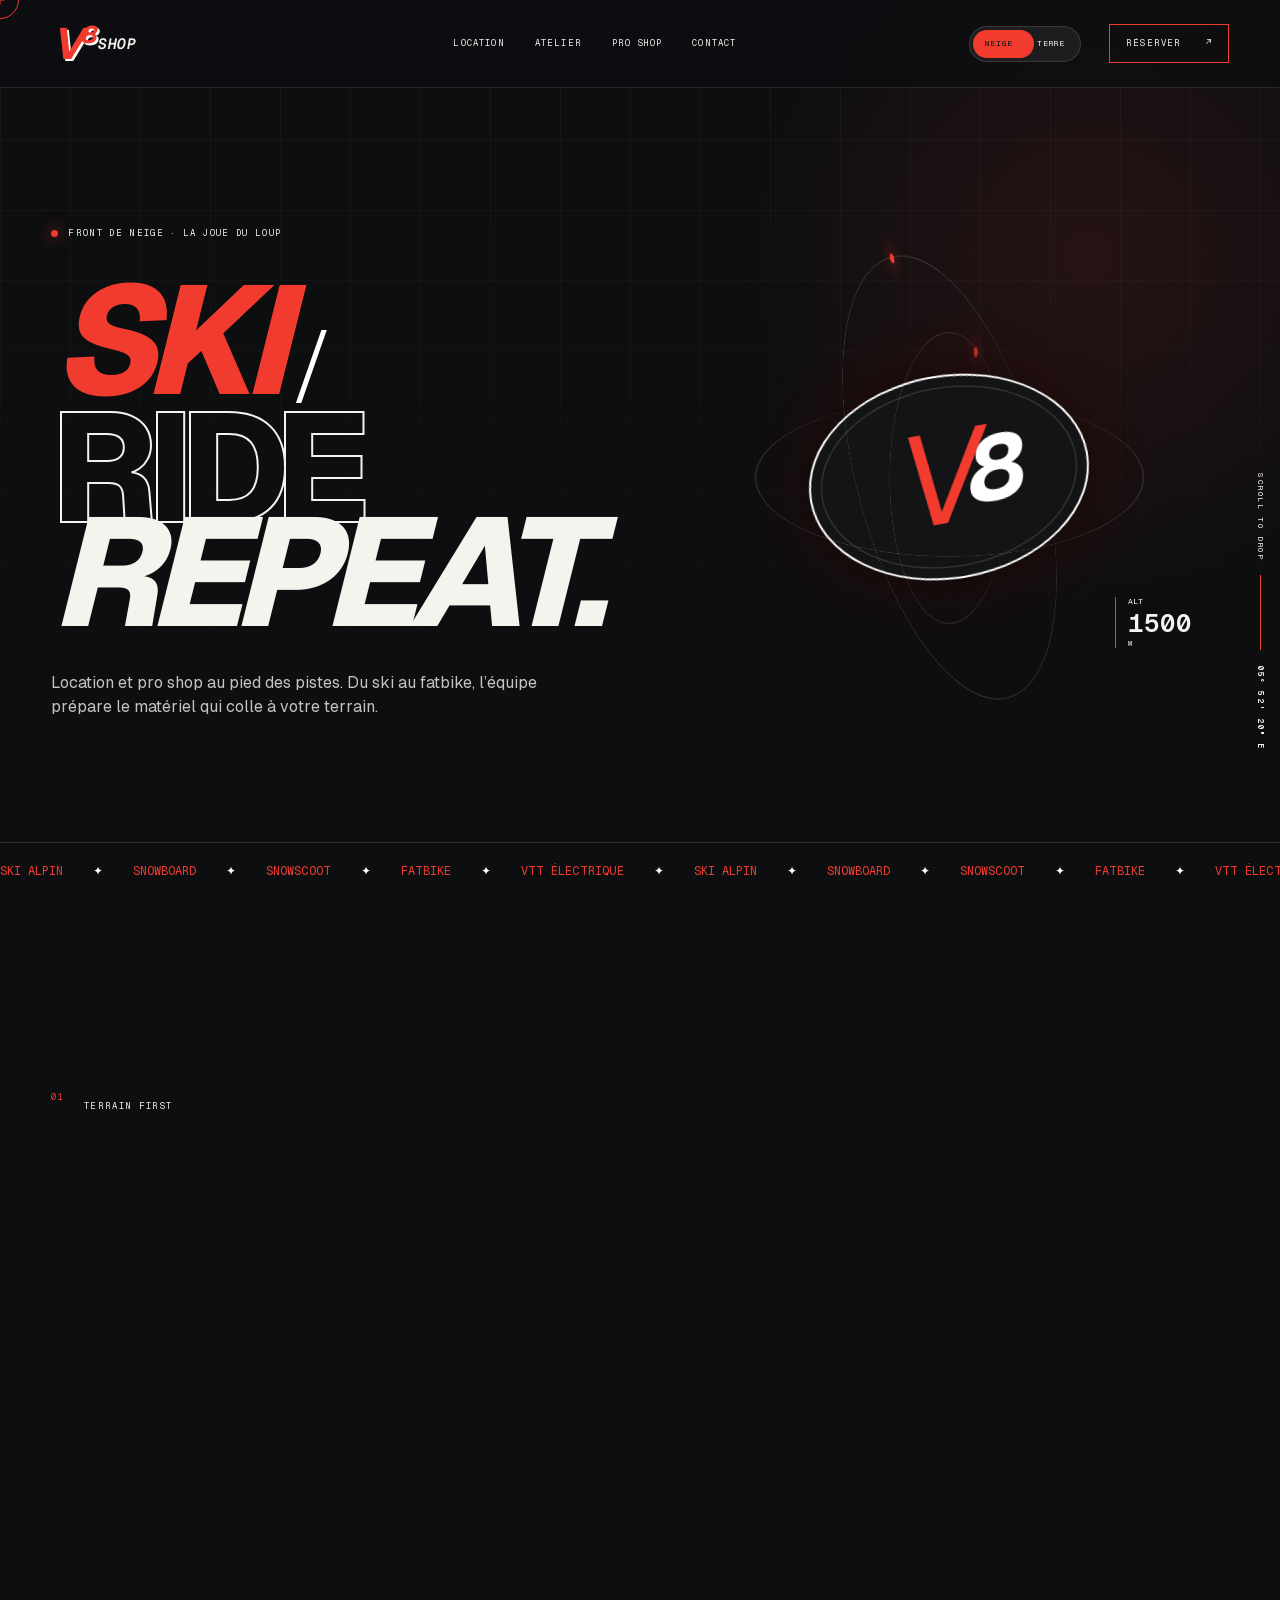
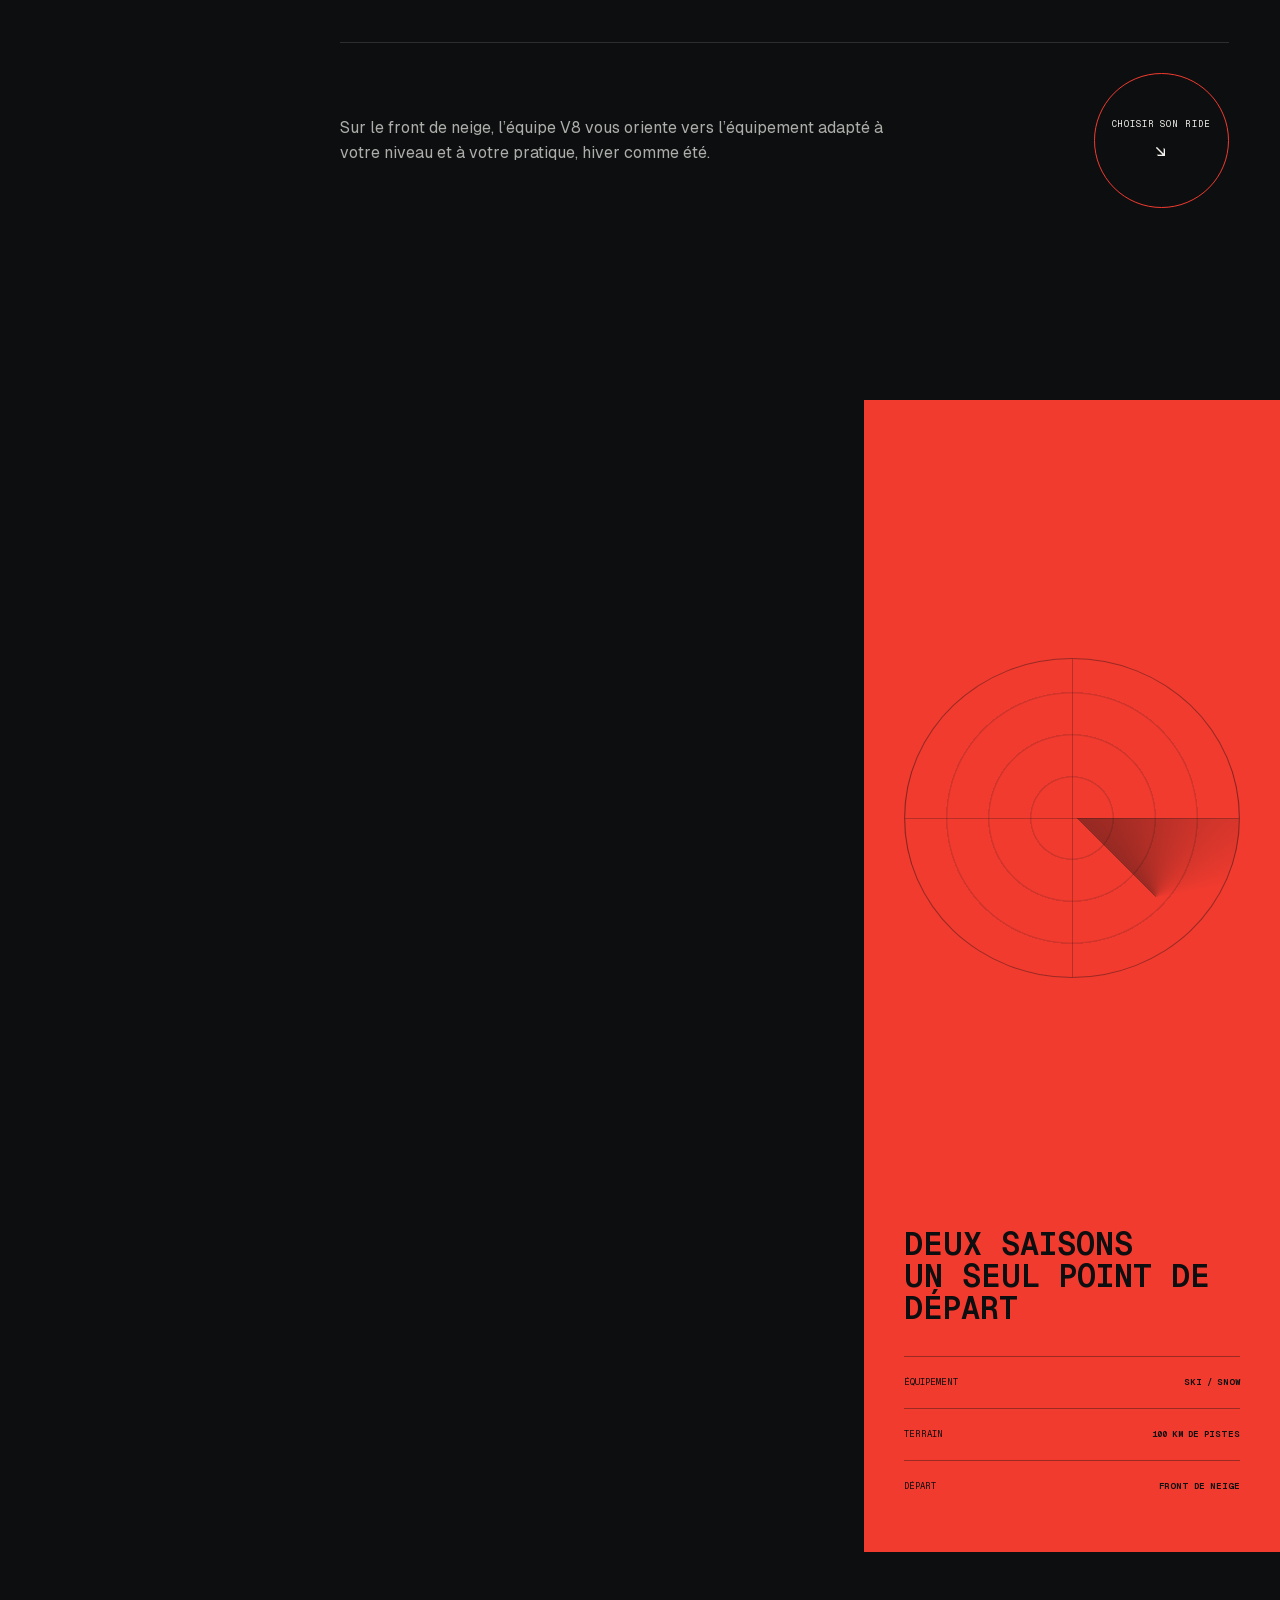
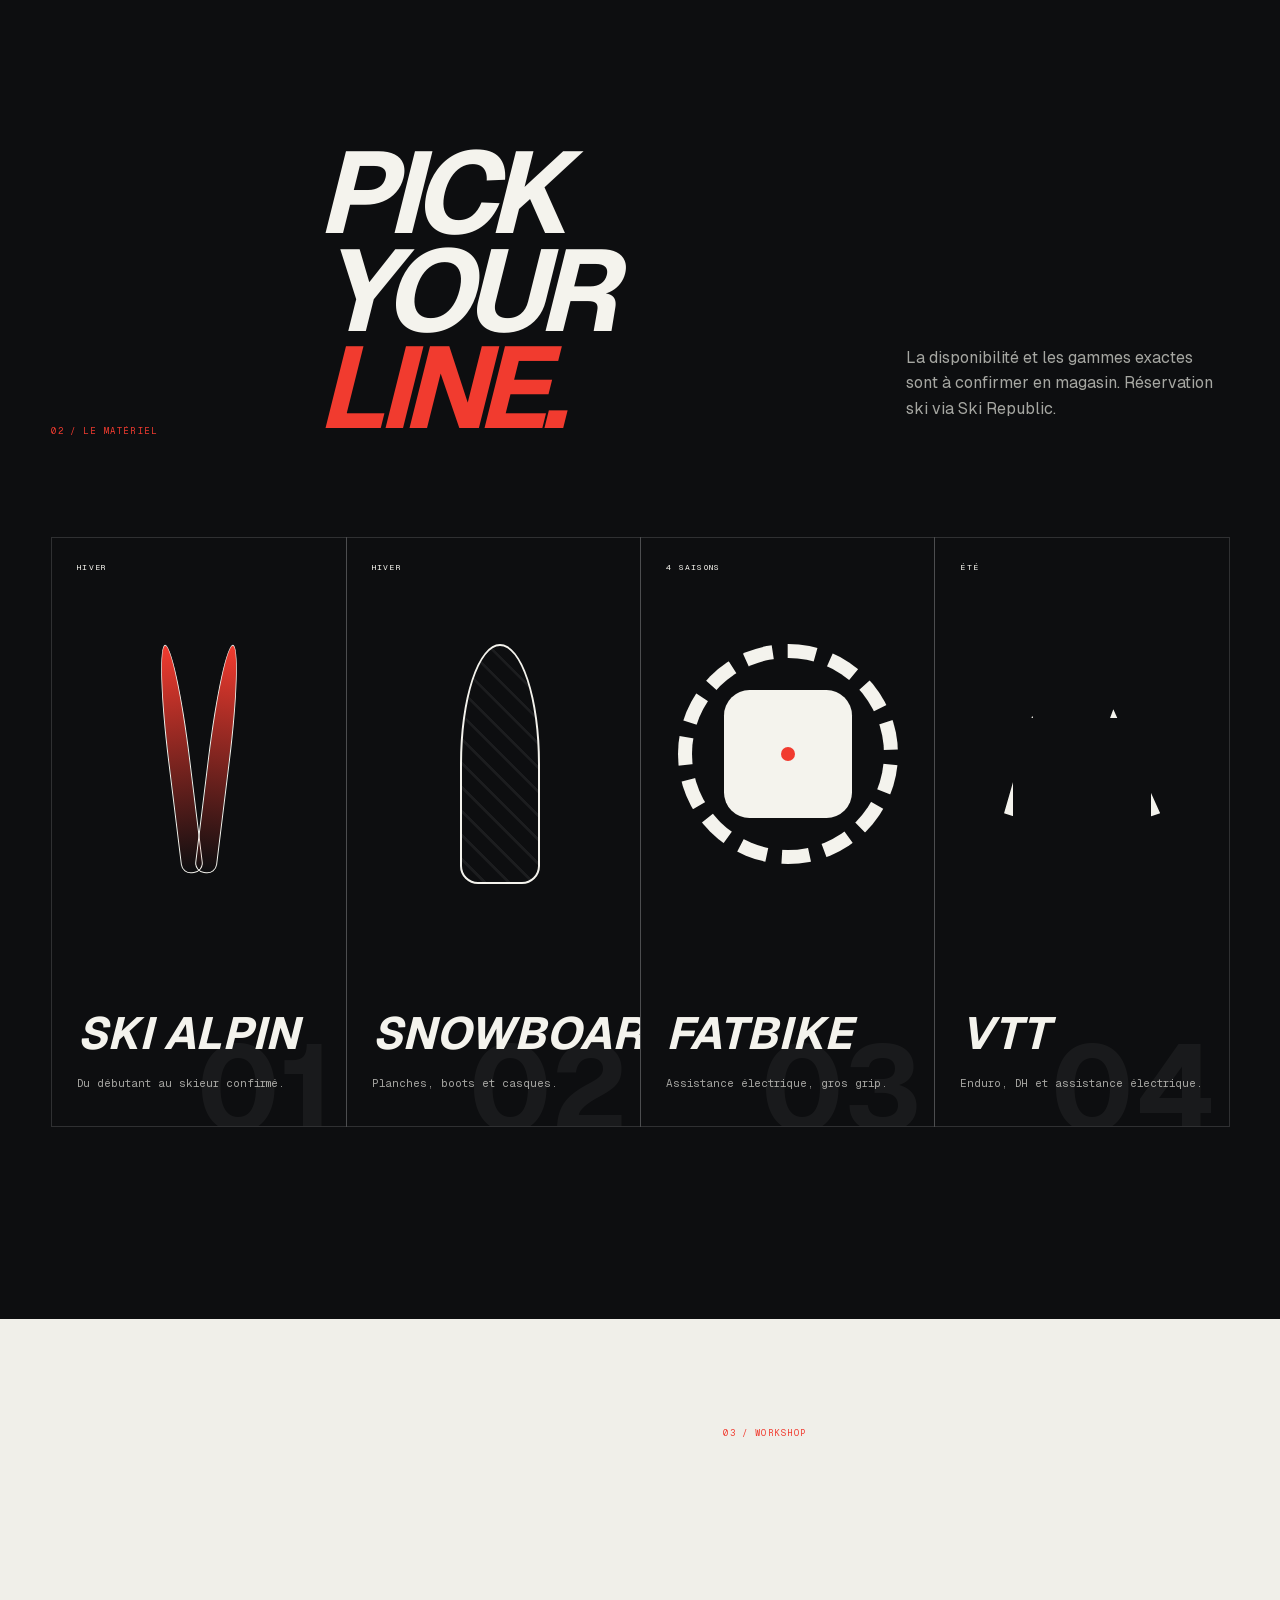
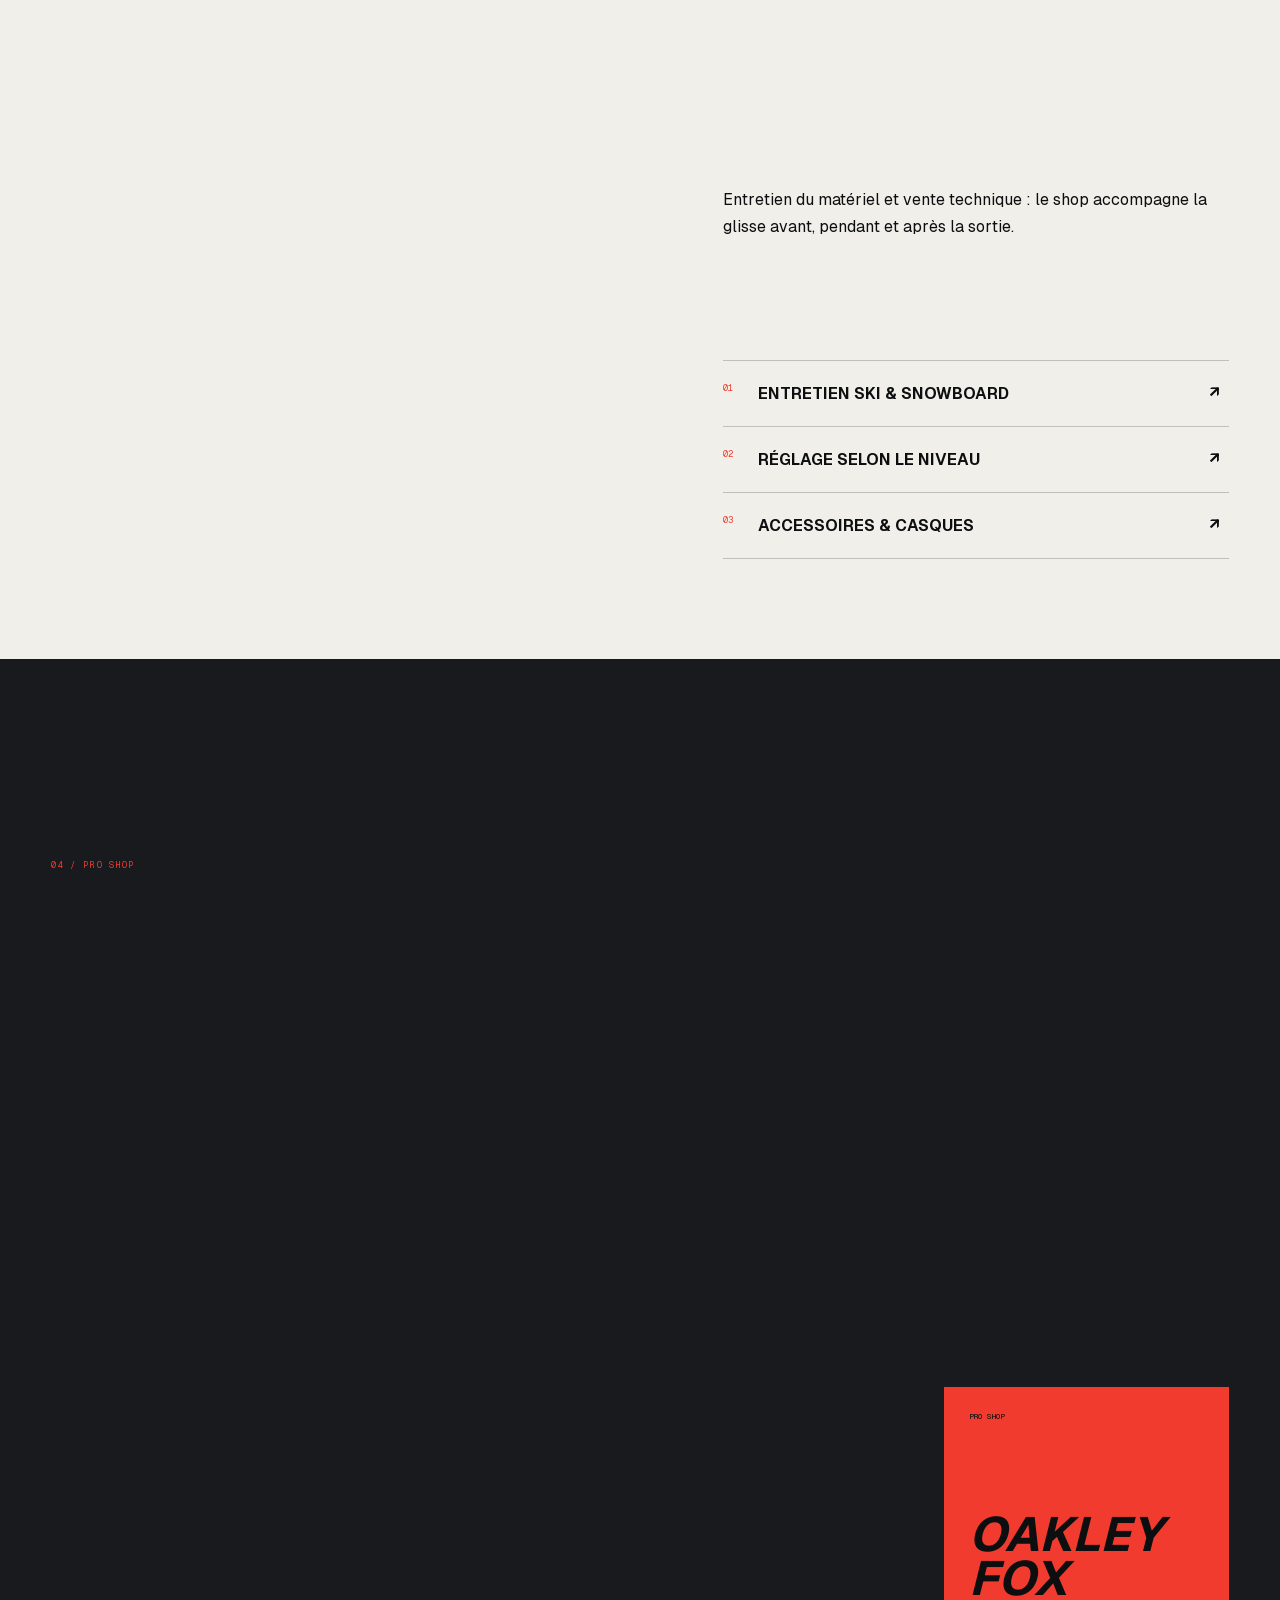
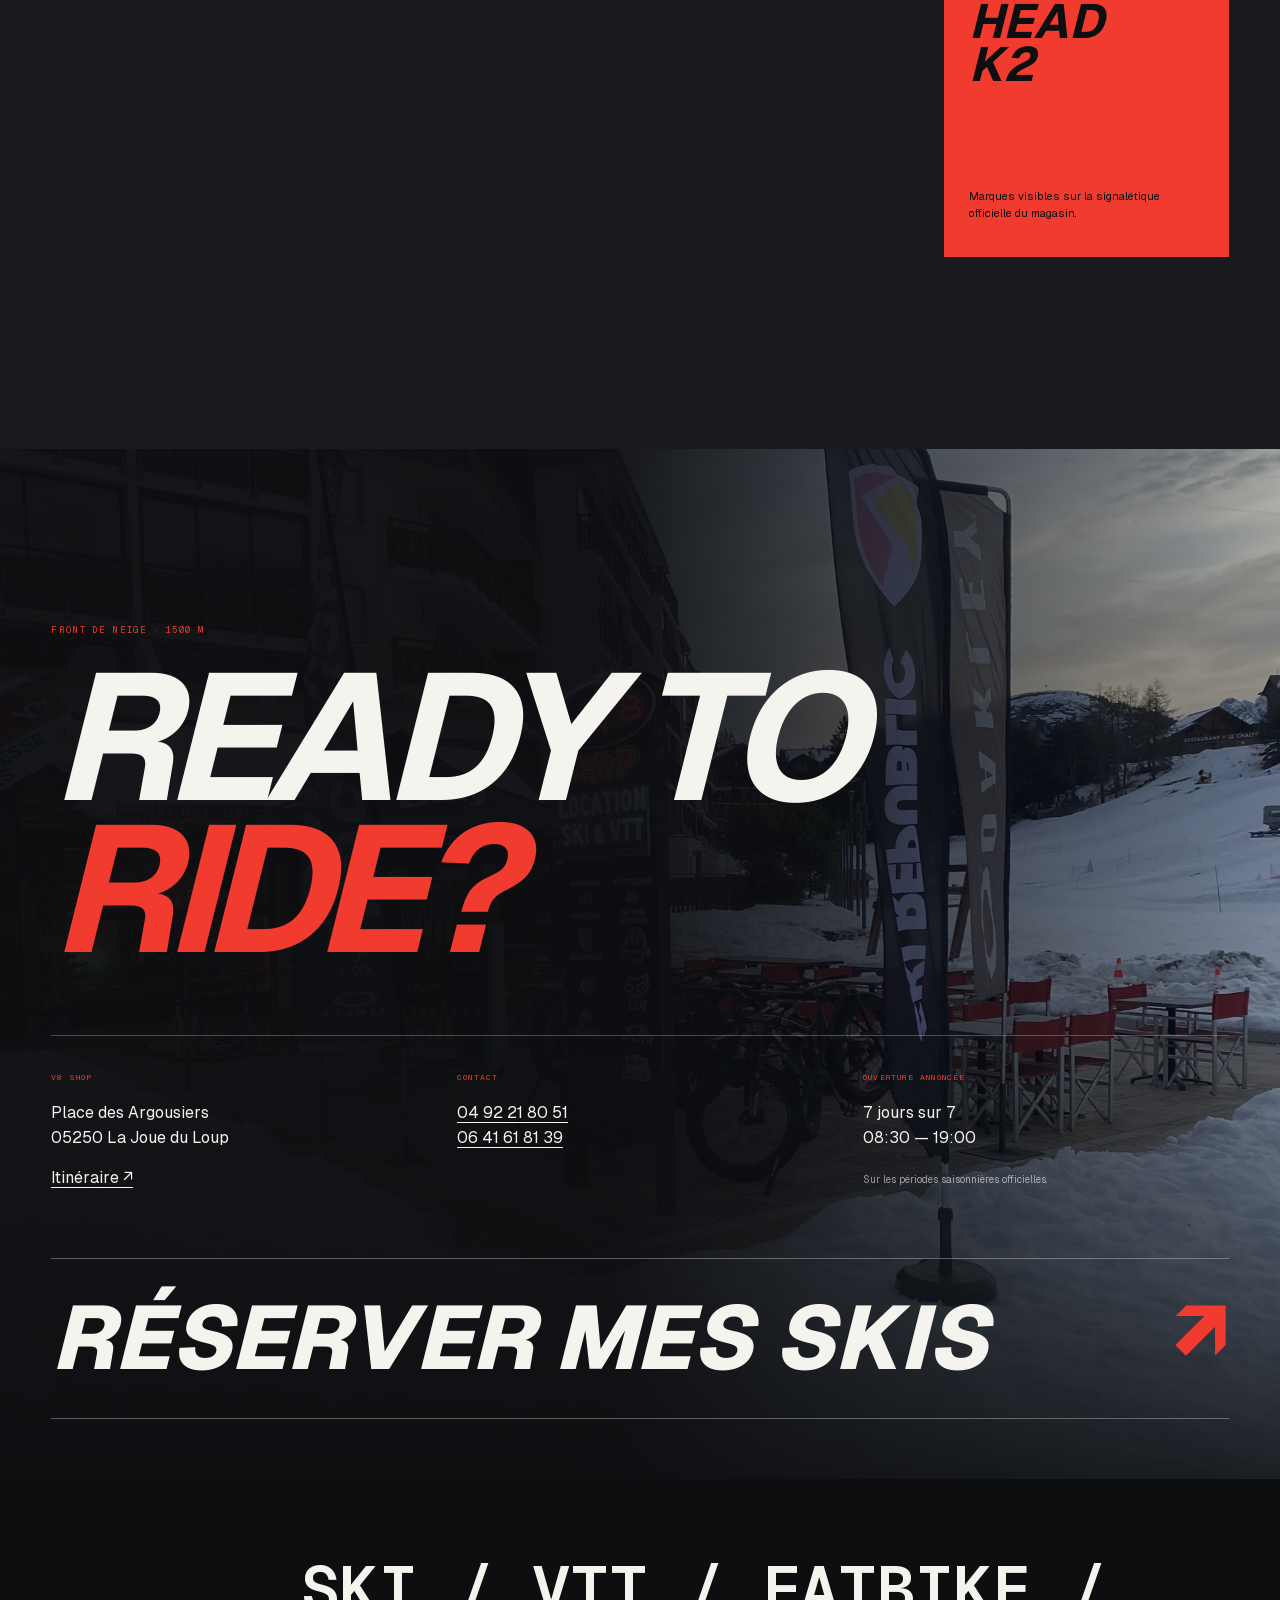
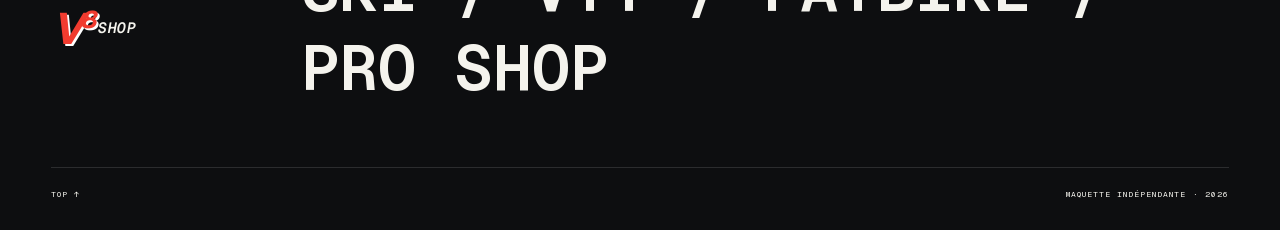
==== index.html @ 63c6d73a "Initial premium website concept" ====
<!doctype html>
<html lang="fr" data-season="winter">
<head>
  <meta charset="utf-8">
  <meta name="viewport" content="width=device-width, initial-scale=1">
  <meta name="theme-color" content="#0d0e10">
  <meta name="description" content="V8 Shop, location de ski, snowboard, snowscoot, VTT et fatbike sur le front de neige de La Joue du Loup.">
  <title>V8 Shop — Ski / Ride / Repeat</title>
  <link rel="icon" href="favicon.svg" type="image/svg+xml">
  <link rel="preload" href="assets/geist.woff" as="font" type="font/woff" crossorigin>
  <link rel="preload" href="assets/geist-mono.woff" as="font" type="font/woff" crossorigin>
  <link rel="stylesheet" href="styles.css">
</head>
<body>
  <div class="boot" aria-hidden="true"><div class="boot-logo"><b>V<sup>8</sup></b><span>SHOP</span></div><p>Calibrage du matériel</p><i></i></div>
  <canvas id="trail" aria-hidden="true"></canvas>
  <div class="crosshair" aria-hidden="true"><i></i></div>

  <header class="header">
    <a href="#top" class="logo" aria-label="V8 Shop, retour en haut"><b>V<sup>8</sup></b><span>SHOP</span></a>
    <nav aria-label="Navigation"><a href="#rental">Location</a><a href="#workshop">Atelier</a><a href="#shop">Pro shop</a><a href="#contact">Contact</a></nav>
    <div class="season-switch" role="group" aria-label="Changer de saison"><button class="active" data-season="winter">Neige</button><button data-season="summer">Terre</button><i></i></div>
    <a class="reserve" href="https://www.ski-republic.com/stations-ski/la-joue-du-loup/v8-shop" target="_blank" rel="noopener">Réserver <span>↗</span></a>
  </header>

  <main id="top">
    <section class="hero">
      <div class="hero-grid" aria-hidden="true"></div>
      <div class="hero-copy">
        <p class="status reveal"><i></i> Front de neige · La Joue du Loup</p>
        <h1><span>SKI</span><span class="slash">/</span><span class="summer-word">BIKE</span><br><em>RIDE</em><br><strong>REPEAT.</strong></h1>
        <p class="hero-text reveal">Location et pro shop au pied des pistes. Du ski au fatbike, l’équipe prépare le matériel qui colle à votre terrain.</p>
      </div>
      <div class="hero-machine" data-tilt>
        <div class="v8-core"><span>V</span><b>8</b></div>
        <div class="ring ring-a"></div><div class="ring ring-b"></div><div class="ring ring-c"></div>
        <div class="telemetry"><span>ALT</span><b>1500</b><small>M</small></div>
      </div>
      <div class="hero-side"><span>SCROLL TO DROP</span><i></i><b>05° 52' 20" E</b></div>
      <div class="ticker"><div><span>SKI ALPIN</span><i>✦</i><span>SNOWBOARD</span><i>✦</i><span>SNOWSCOOT</span><i>✦</i><span>FATBIKE</span><i>✦</i><span>VTT ÉLECTRIQUE</span><i>✦</i></div><div aria-hidden="true"><span>SKI ALPIN</span><i>✦</i><span>SNOWBOARD</span><i>✦</i><span>SNOWSCOOT</span><i>✦</i><span>FATBIKE</span><i>✦</i><span>VTT ÉLECTRIQUE</span><i>✦</i></div></div>
    </section>

    <section class="intro" id="rental">
      <div class="intro-label reveal"><span>01</span><p>Terrain first</p></div>
      <div class="intro-copy"><h2 class="line-reveal">Le bon matériel.<br><em>Le bon réglage.</em><br>Zéro détour.</h2><div class="intro-bottom reveal"><p>Sur le front de neige, l’équipe V8 vous oriente vers l’équipement adapté à votre niveau et à votre pratique, hiver comme été.</p><a href="#ranges">Choisir son ride <span>↘</span></a></div></div>
    </section>

    <section class="split-scene">
      <figure class="photo-panel image-in"><img src="assets/fatbike.webp" alt="Groupe équipé de fatbikes devant V8 Shop" loading="lazy"><figcaption><span>MODE // TERRE</span><b>Fatbike électrique</b></figcaption></figure>
      <div class="data-panel">
        <div class="radar" aria-hidden="true"><i></i><i></i><i></i><span></span></div>
        <p class="reveal">DEUX SAISONS<br>UN SEUL POINT DE DÉPART</p>
        <div class="data-row"><span>ÉQUIPEMENT</span><b id="gear-label">SKI / SNOW</b></div>
        <div class="data-row"><span>TERRAIN</span><b id="terrain-label">100 KM DE PISTES</b></div>
        <div class="data-row"><span>DÉPART</span><b>FRONT DE NEIGE</b></div>
      </div>
    </section>

    <section class="ranges" id="ranges">
      <div class="section-head reveal"><span>02 / LE MATÉRIEL</span><h2>Pick your<br><em>line.</em></h2><p>La disponibilité et les gammes exactes sont à confirmer en magasin. Réservation ski via Ski Republic.</p></div>
      <div class="range-list">
        <article class="range-card reveal" data-index="01"><div class="range-icon skis" aria-hidden="true"><i></i><i></i></div><span>HIVER</span><h3>Ski alpin</h3><p>Du débutant au skieur confirmé.</p><b>01</b></article>
        <article class="range-card reveal" data-index="02"><div class="range-icon board" aria-hidden="true"><i></i></div><span>HIVER</span><h3>Snowboard</h3><p>Planches, boots et casques.</p><b>02</b></article>
        <article class="range-card reveal" data-index="03"><div class="range-icon wheel" aria-hidden="true"><i></i></div><span>4 SAISONS</span><h3>Fatbike</h3><p>Assistance électrique, gros grip.</p><b>03</b></article>
        <article class="range-card reveal" data-index="04"><div class="range-icon frame" aria-hidden="true"><i></i></div><span>ÉTÉ</span><h3>VTT</h3><p>Enduro, DH et assistance électrique.</p><b>04</b></article>
      </div>
    </section>

    <section class="workshop" id="workshop">
      <figure class="workshop-photo image-in"><img src="assets/interior.webp" alt="Intérieur et espace équipement V8 Shop" loading="lazy"></figure>
      <div class="workshop-copy">
        <p class="mono reveal">03 / WORKSHOP</p>
        <h2 class="line-reveal">Affûté.<br>Réglé.<br><em>Prêt.</em></h2>
        <p class="reveal">Entretien du matériel et vente technique : le shop accompagne la glisse avant, pendant et après la sortie.</p>
        <ul class="service-list">
          <li class="reveal"><span>01</span> Entretien ski & snowboard <i>↗</i></li>
          <li class="reveal"><span>02</span> Réglage selon le niveau <i>↗</i></li>
          <li class="reveal"><span>03</span> Accessoires & casques <i>↗</i></li>
        </ul>
      </div>
    </section>

    <section class="shop" id="shop">
      <div class="shop-top"><p class="mono reveal">04 / PRO SHOP</p><h2 class="line-reveal">Performance<br><em>inside.</em></h2></div>
      <div class="shop-gallery">
        <figure class="image-in"><img src="assets/skis.webp" alt="Parc de skis disponible devant V8 Shop" loading="lazy"><figcaption>Parc ski</figcaption></figure>
        <figure class="image-in"><img src="assets/sign.webp" alt="Enseigne V8 Shop location ski et VTT" loading="lazy"><figcaption>V8 Shop</figcaption></figure>
        <div class="brand-block reveal"><span>PRO SHOP</span><b>OAKLEY<br>FOX<br>HEAD<br>K2</b><p>Marques visibles sur la signalétique officielle du magasin.</p></div>
      </div>
    </section>

    <section class="contact" id="contact">
      <div class="contact-photo"><img src="assets/shop.webp" alt="V8 Shop sur le front de neige de La Joue du Loup" loading="lazy"></div>
      <div class="contact-overlay"></div>
      <div class="contact-content">
        <p class="mono reveal">FRONT DE NEIGE · 1500 M</p>
        <h2>Ready to<br><em>ride?</em></h2>
        <div class="contact-grid">
          <div class="reveal"><span>V8 SHOP</span><p>Place des Argousiers<br>05250 La Joue du Loup</p><a href="https://www.google.com/maps/search/?api=1&query=V8+Shop+La+Joue+du+Loup" target="_blank" rel="noopener">Itinéraire ↗</a></div>
          <div class="reveal"><span>CONTACT</span><p><a href="tel:+33492218051">04 92 21 80 51</a><br><a href="tel:+33641618139">06 41 61 81 39</a></p></div>
          <div class="reveal"><span>OUVERTURE ANNONCÉE</span><p>7 jours sur 7<br>08:30 — 19:00</p><small>Sur les périodes saisonnières officielles.</small></div>
        </div>
        <a class="contact-cta" href="https://www.ski-republic.com/stations-ski/la-joue-du-loup/v8-shop" target="_blank" rel="noopener"><span>Réserver mes skis</span><i>↗</i></a>
      </div>
    </section>
  </main>

  <footer><a href="#top" class="logo"><b>V<sup>8</sup></b><span>SHOP</span></a><p>SKI / VTT / FATBIKE / PRO SHOP</p><div><a href="#top">TOP ↑</a><span>MAQUETTE INDÉPENDANTE · 2026</span></div></footer>
  <script src="app.js"></script>
</body>
</html>
---- styles.css ----
@font-face{font-family:Geist;src:url('assets/geist.woff') format('woff');font-display:swap}@font-face{font-family:Mono;src:url('assets/geist-mono.woff') format('woff');font-display:swap}
:root{--black:#0d0e10;--white:#f4f3ed;--red:#f13b2f;--acid:#c7ff2d;--active:var(--red);--muted:#a6a7a2;--pad:clamp(20px,4vw,70px)}html[data-season=summer]{--active:var(--acid)}*{box-sizing:border-box}html{scroll-behavior:smooth}body{margin:0;background:var(--black);color:var(--white);font-family:Geist,Arial,sans-serif;overflow-x:hidden}body.loading{overflow:hidden}a{color:inherit;text-decoration:none}img{display:block;width:100%}button{font:inherit;color:inherit}::selection{background:var(--active);color:var(--black)}
.boot{position:fixed;inset:0;background:var(--black);z-index:1000;display:grid;place-content:center;justify-items:center;gap:25px;transition:opacity .6s,visibility .6s}.boot.done{opacity:0;visibility:hidden}.boot-logo,.logo{display:flex;align-items:center;font-style:italic}.boot-logo b,.logo b{font-size:100px;line-height:.7;letter-spacing:-.1em;color:var(--red);text-shadow:4px 3px 0 white}.boot-logo sup,.logo sup{font-size:.55em}.boot-logo span,.logo span{font:700 34px/1 Mono;transform:skew(-10deg);margin-left:12px}.boot p{font:9px Mono;letter-spacing:.25em;text-transform:uppercase}.boot>i{width:260px;height:2px;background:#ffffff20;position:relative;overflow:hidden}.boot>i:after{content:"";position:absolute;width:40%;height:100%;background:var(--red);animation:load 1s infinite}@keyframes load{from{left:-40%}to{left:100%}}#trail{position:fixed;inset:0;pointer-events:none;z-index:70;mix-blend-mode:difference}.crosshair{position:fixed;width:38px;height:38px;border:1px solid var(--active);border-radius:50%;z-index:999;pointer-events:none;translate:-50% -50%;transition:width .2s,height .2s}.crosshair i:before,.crosshair i:after{content:"";position:absolute;background:var(--active);left:50%;top:50%;transform:translate(-50%,-50%)}.crosshair i:before{width:9px;height:1px}.crosshair i:after{width:1px;height:9px}.crosshair.hot{width:68px;height:68px}@media(pointer:coarse){.crosshair{display:none}}
.header{position:fixed;z-index:100;left:0;right:0;top:0;height:88px;padding:0 var(--pad);display:grid;grid-template-columns:170px 1fr auto auto;gap:28px;align-items:center;background:#0d0e10bf;backdrop-filter:blur(16px);border-bottom:1px solid #ffffff1a}.logo b{font-size:44px;text-shadow:2px 2px 0 white}.logo span{font-size:15px;margin-left:7px}.header nav{display:flex;justify-content:center;gap:30px;font:9px Mono;text-transform:uppercase;letter-spacing:.13em}.header nav a{transition:color .25s}.header nav a:hover{color:var(--active)}.season-switch{display:flex;background:#ffffff10;border:1px solid #ffffff20;border-radius:99px;padding:3px;position:relative}.season-switch button{border:0;background:transparent;text-transform:uppercase;font:8px Mono;letter-spacing:.13em;padding:9px 12px;position:relative;z-index:2;cursor:pointer}.season-switch i{position:absolute;top:3px;left:3px;width:61px;bottom:3px;border-radius:99px;background:var(--active);transition:left .35s,background .35s}.season-switch button.active{color:var(--black)}.season-switch:has(button:nth-child(2).active) i{left:65px}.reserve{font:9px Mono;text-transform:uppercase;letter-spacing:.13em;border:1px solid var(--active);padding:13px 16px;transition:background .25s,color .25s}.reserve:hover{background:var(--active);color:var(--black)}.reserve span{margin-left:18px}
.hero{height:100svh;min-height:760px;padding:130px var(--pad) 75px;position:relative;overflow:hidden;display:grid;grid-template-columns:1.05fr .95fr;align-items:center}.hero-grid{position:absolute;inset:0;background-image:linear-gradient(#ffffff0a 1px,transparent 1px),linear-gradient(90deg,#ffffff0a 1px,transparent 1px);background-size:70px 70px;mask-image:linear-gradient(to bottom,#000,transparent)}.hero:before{content:"";position:absolute;width:60vw;aspect-ratio:1;border-radius:50%;right:-15vw;top:-10vw;background:radial-gradient(circle,var(--active) 0,transparent 65%);opacity:.11;transition:background .5s}.hero-copy{position:relative;z-index:2}.status{font:9px Mono;letter-spacing:.15em;text-transform:uppercase;display:flex;align-items:center;gap:10px}.status i{width:7px;height:7px;background:var(--active);box-shadow:0 0 16px var(--active);border-radius:50%;animation:blink 1s infinite}@keyframes blink{50%{opacity:.2}}.hero h1{font-size:clamp(88px,12vw,190px);line-height:.68;letter-spacing:-.08em;margin:50px 0 45px;font-weight:800;font-style:italic;text-transform:uppercase}.hero h1 span:first-child{color:var(--active)}.hero h1 .summer-word{display:none}.hero h1 .slash{font:300 .55em Mono;color:#fff;margin:0 .1em}html[data-season=summer] .hero h1 span:first-child{display:none}html[data-season=summer] .hero h1 .summer-word{display:inline}.hero h1 em{font-style:normal;-webkit-text-stroke:2px var(--white);color:transparent}.hero h1 strong{font:inherit;color:var(--white)}.hero-text{max-width:510px;line-height:1.55;color:#c4c5c1}.hero-machine{position:relative;z-index:2;width:min(38vw,570px);aspect-ratio:1;justify-self:center;display:grid;place-items:center;transform-style:preserve-3d}.v8-core{width:58%;height:42%;border:2px solid white;border-radius:50%;background:#121416;box-shadow:0 0 80px #000,0 0 80px color-mix(in srgb,var(--active) 25%,transparent);display:flex;align-items:center;justify-content:center;gap:3px;transform:rotate(-10deg) translateZ(90px);position:relative;z-index:3}.v8-core:before{content:"";position:absolute;inset:10px;border:1px solid #ffffff30;border-radius:50%}.v8-core span,.v8-core b{font-size:clamp(85px,10vw,155px);letter-spacing:-.14em;font-style:italic;color:var(--active);line-height:1}.v8-core b{font-size:clamp(55px,7vw,110px);color:white}.ring{position:absolute;border:1px solid #ffffff30;border-radius:50%;inset:10%;transform:rotateX(66deg) rotateZ(10deg);animation:ring 12s linear infinite}.ring:before{content:"";position:absolute;width:10px;height:10px;background:var(--active);border-radius:50%;top:7%;left:22%;box-shadow:0 0 20px var(--active)}.ring-b{inset:20%;transform:rotateY(66deg) rotateZ(60deg);animation-direction:reverse;animation-duration:9s}.ring-c{inset:3%;transform:rotateX(30deg) rotateY(62deg);animation-duration:18s}@keyframes ring{to{rotate:360deg}}.telemetry{position:absolute;right:0;bottom:15%;font:8px Mono;border-left:1px solid var(--active);padding-left:12px;display:grid}.telemetry b{font-size:26px}.hero-side{position:absolute;right:15px;bottom:150px;writing-mode:vertical-rl;font:8px Mono;letter-spacing:.2em;display:flex;align-items:center;gap:15px}.hero-side i{height:75px;width:1px;background:var(--active)}.ticker{position:absolute;bottom:0;left:0;right:0;height:58px;border-top:1px solid #ffffff20;display:flex;align-items:center;overflow:hidden;font:12px Mono;white-space:nowrap;color:var(--active)}.ticker>div{display:flex;gap:30px;align-items:center;animation:ticker 16s linear infinite;flex-shrink:0;padding-right:30px}.ticker i{font-style:normal;color:white}@keyframes ticker{to{transform:translateX(-100%)}}
.intro{padding:clamp(120px,15vw,230px) var(--pad);display:grid;grid-template-columns:.55fr 2.45fr;gap:7vw}.intro-label{font:9px Mono;text-transform:uppercase;letter-spacing:.15em;display:flex;gap:20px}.intro-label span{color:var(--active)}.intro-copy h2,.section-head h2,.workshop h2,.shop h2,.contact h2{font-size:clamp(65px,9vw,150px);line-height:.85;letter-spacing:-.07em;text-transform:uppercase;font-style:italic;margin:0}.intro-copy h2 em,.section-head h2 em,.workshop h2 em,.shop h2 em,.contact h2 em{color:var(--active);font-style:inherit}.intro-bottom{margin-top:60px;padding-top:30px;border-top:1px solid #ffffff22;display:flex;justify-content:space-between;align-items:center}.intro-bottom p{max-width:560px;color:#adaeaa;line-height:1.6}.intro-bottom a{border:1px solid var(--active);border-radius:50%;width:135px;height:135px;display:grid;place-content:center;text-align:center;font:9px Mono;text-transform:uppercase;letter-spacing:.1em;transition:background .3s,color .3s}.intro-bottom a:hover{background:var(--active);color:var(--black)}.intro-bottom a span{display:block;margin-top:8px;font-size:18px}
.split-scene{display:grid;grid-template-columns:1.35fr .65fr;min-height:800px}.photo-panel{margin:0;position:relative;overflow:hidden}.photo-panel img{height:100%;object-fit:cover}.photo-panel:after{content:"";position:absolute;inset:0;background:linear-gradient(transparent,#0009)}.photo-panel figcaption{position:absolute;z-index:2;left:35px;bottom:35px}.photo-panel figcaption span{display:block;font:8px Mono;color:var(--active);letter-spacing:.16em}.photo-panel figcaption b{font-size:45px;text-transform:uppercase;font-style:italic}.data-panel{background:var(--active);color:var(--black);padding:40px;display:flex;flex-direction:column}.data-panel>p{font:32px/1 Mono;font-weight:700}.radar{height:320px;position:relative;border:1px solid #0d0e1060;border-radius:50%;margin:auto 0;overflow:hidden;background:repeating-radial-gradient(circle,transparent 0 40px,#0d0e1025 41px 42px)}.radar i{position:absolute;background:#0d0e1040}.radar i:first-child{left:50%;top:0;bottom:0;width:1px}.radar i:nth-child(2){top:50%;left:0;right:0;height:1px}.radar span{position:absolute;inset:50% 0 0 50%;background:conic-gradient(from -45deg,#0d0e1066,transparent 35%);transform-origin:top left;animation:sweep 4s linear infinite}@keyframes sweep{to{rotate:360deg}}.data-row{border-top:1px solid #0d0e1060;padding:20px 0;display:flex;justify-content:space-between;gap:20px;font:9px Mono}.data-row b{text-align:right}
.ranges{padding:clamp(120px,15vw,230px) var(--pad)}.section-head{display:grid;grid-template-columns:.6fr 1.5fr .9fr;gap:4vw;align-items:end}.section-head>span,.mono{font:9px Mono;letter-spacing:.15em;color:var(--active)}.section-head p{line-height:1.6;color:#a6a7a2}.range-list{display:grid;grid-template-columns:repeat(4,1fr);margin-top:100px}.range-card{min-height:590px;border:1px solid #ffffff24;margin-right:-1px;padding:25px;position:relative;display:flex;flex-direction:column;overflow:hidden;transition:background .35s,color .35s,transform .35s}.range-card:hover{background:var(--active);color:var(--black);transform:translateY(-14px);z-index:2}.range-card>span{font:8px Mono;letter-spacing:.16em}.range-card h3{font-size:45px;line-height:.9;text-transform:uppercase;font-style:italic;margin:auto 0 12px}.range-card p{font:11px Mono;opacity:.65}.range-card>b{position:absolute;right:12px;bottom:-22px;font-size:120px;line-height:1;opacity:.05}.range-icon{position:absolute;top:18%;left:12%;right:12%;height:260px;transition:transform .5s}.range-card:hover .range-icon{transform:rotate(-5deg) scale(1.08)}.range-icon.skis i{position:absolute;width:22px;height:230px;background:linear-gradient(var(--active),transparent);border:1px solid currentColor;border-radius:50% 50% 10px 10px;left:36%;transform:rotate(-7deg)}.range-icon.skis i+ i{left:54%;transform:rotate(7deg)}.range-icon.board i{position:absolute;left:35%;width:80px;height:240px;border:2px solid;border-radius:50% 50% 18px 18px;background:repeating-linear-gradient(45deg,transparent 0 14px,#ffffff10 15px 17px)}.range-icon.wheel i{position:absolute;width:220px;height:220px;border:14px dashed;border-radius:50%;left:50%;transform:translateX(-50%)}.range-icon.wheel i:after{content:"";position:absolute;inset:50%;width:14px;height:14px;border-radius:50%;background:var(--active);transform:translate(-50%,-50%);box-shadow:0 0 0 55px transparent,0 0 0 57px currentColor}.range-icon.frame i{position:absolute;left:15%;right:15%;top:25%;height:130px;border:9px solid;clip-path:polygon(0 80%,18% 5%,45% 80%,70% 0,100% 80%,90% 84%,71% 24%,54% 84%,32% 84%,17% 29%,10% 84%)}
.workshop{display:grid;grid-template-columns:1.05fr .95fr;background:#f0efe9;color:var(--black);min-height:940px}.workshop-photo{margin:0;overflow:hidden}.workshop-photo img{height:100%;object-fit:cover}.workshop-copy{padding:100px var(--pad);display:flex;flex-direction:column}.workshop-copy>p:not(.mono){max-width:520px;line-height:1.65;margin-top:45px}.service-list{list-style:none;padding:0;margin:auto 0 0;border-top:1px solid #0003}.service-list li{display:grid;grid-template-columns:35px 1fr 20px;padding:22px 0;border-bottom:1px solid #0003;text-transform:uppercase;font-weight:650}.service-list li span{font:9px Mono;color:var(--red)}.service-list li i{font-style:normal}
.shop{padding:clamp(120px,15vw,230px) var(--pad);background:#181a1d}.shop-top{display:flex;justify-content:space-between;align-items:start}.shop-top h2{text-align:right}.shop-gallery{display:grid;grid-template-columns:1fr .65fr .55fr;gap:20px;margin-top:90px;align-items:stretch}.shop-gallery figure{margin:0;height:720px;position:relative;overflow:hidden}.shop-gallery figure:nth-child(2){height:570px;margin-top:150px}.shop-gallery img{height:100%;object-fit:cover}.shop-gallery figcaption{position:absolute;left:15px;bottom:15px;background:var(--black);padding:10px 12px;font:8px Mono;text-transform:uppercase}.brand-block{background:var(--active);color:var(--black);padding:25px;height:470px;margin-top:250px;display:flex;flex-direction:column}.brand-block span{font:8px Mono}.brand-block b{font-size:48px;line-height:.9;font-style:italic;margin:auto 0}.brand-block p{font-size:11px;line-height:1.5}
.contact{min-height:100svh;position:relative;padding:clamp(130px,13vw,200px) var(--pad) 60px;display:grid;align-items:end}.contact-photo,.contact-photo img,.contact-overlay{position:absolute;inset:0}.contact-photo img{height:100%;object-fit:cover}.contact-overlay{background:linear-gradient(90deg,#0d0e10f2 0 48%,#0d0e1055),linear-gradient(0deg,#0d0e10d8,transparent 45%)}.contact-content{position:relative;z-index:2}.contact h2{font-size:clamp(90px,14vw,220px);margin:25px 0 70px}.contact-grid{display:grid;grid-template-columns:repeat(3,1fr);border-top:1px solid #ffffff40;padding-top:28px;gap:40px}.contact-grid span{font:8px Mono;color:var(--active);letter-spacing:.15em}.contact-grid p{line-height:1.55}.contact-grid a{border-bottom:1px solid}.contact-grid small{font-size:10px;opacity:.6}.contact-cta{margin-top:70px;padding:24px 0;border-top:1px solid #ffffff50;border-bottom:1px solid #ffffff50;display:flex;justify-content:space-between;align-items:center;font-size:clamp(45px,7vw,105px);font-weight:800;font-style:italic;text-transform:uppercase}.contact-cta i{font-style:normal;color:var(--active)}
footer{min-height:300px;padding:70px var(--pad) 30px;display:grid;grid-template-columns:190px 1fr;gap:60px;align-items:center}footer>p{font:clamp(30px,5vw,70px) Mono;font-weight:700;margin:0}footer>div{grid-column:1/-1;border-top:1px solid #ffffff20;padding-top:22px;display:flex;justify-content:space-between;font:8px Mono;letter-spacing:.13em}
.reveal{opacity:0;transform:translateY(35px);transition:opacity .75s,transform .9s cubic-bezier(.2,.75,.2,1)}.reveal.on{opacity:1;transform:none}.image-in{clip-path:inset(0 100% 0 0);transition:clip-path 1.15s cubic-bezier(.2,.8,.2,1)}.image-in.on{clip-path:inset(0)}.line-reveal{clip-path:inset(0 0 100%);transform:translateY(30px);transition:clip-path 1s,transform 1s}.line-reveal.on{clip-path:inset(0);transform:none}
@media(max-width:980px){.header{grid-template-columns:130px 1fr auto}.header nav{display:none}.reserve{display:none}.hero{grid-template-columns:1fr;padding-top:110px}.hero h1{font-size:19vw}.hero-machine{position:absolute;width:75vw;right:-28vw;top:12vh;opacity:.5}.hero-text{max-width:75%}.hero-side{display:none}.intro{grid-template-columns:1fr}.intro-label{margin-bottom:25px}.split-scene{grid-template-columns:1fr}.photo-panel{min-height:110vw}.data-panel{min-height:700px}.section-head{grid-template-columns:1fr}.range-list{grid-template-columns:1fr 1fr}.workshop{grid-template-columns:1fr}.workshop-photo{height:100vw}.shop-top{display:block}.shop-top h2{text-align:left;margin-top:25px}.shop-gallery{grid-template-columns:1fr 1fr}.shop-gallery figure{height:85vw}.brand-block{margin-top:0;height:auto}.contact-grid{grid-template-columns:1fr}.crosshair{display:none}}
@media(max-width:570px){.header{gap:10px;padding:0 15px}.season-switch button{padding:8px}.season-switch i{width:51px}.season-switch:has(button:nth-child(2).active) i{left:55px}.hero-copy{align-self:end;padding-bottom:80px}.hero-machine{top:18vh}.intro-bottom{display:block}.intro-bottom a{margin-top:35px}.range-list{grid-template-columns:1fr}.range-card{min-height:520px}.shop-gallery{grid-template-columns:1fr}.shop-gallery figure,.shop-gallery figure:nth-child(2){height:120vw;margin-top:0}.brand-block{min-height:430px}.contact h2{font-size:24vw}footer{grid-template-columns:1fr}}
@media(prefers-reduced-motion:reduce){*{scroll-behavior:auto!important;animation:none!important;transition-duration:.01ms!important}.reveal{opacity:1;transform:none}.image-in,.line-reveal{clip-path:none;transform:none}}
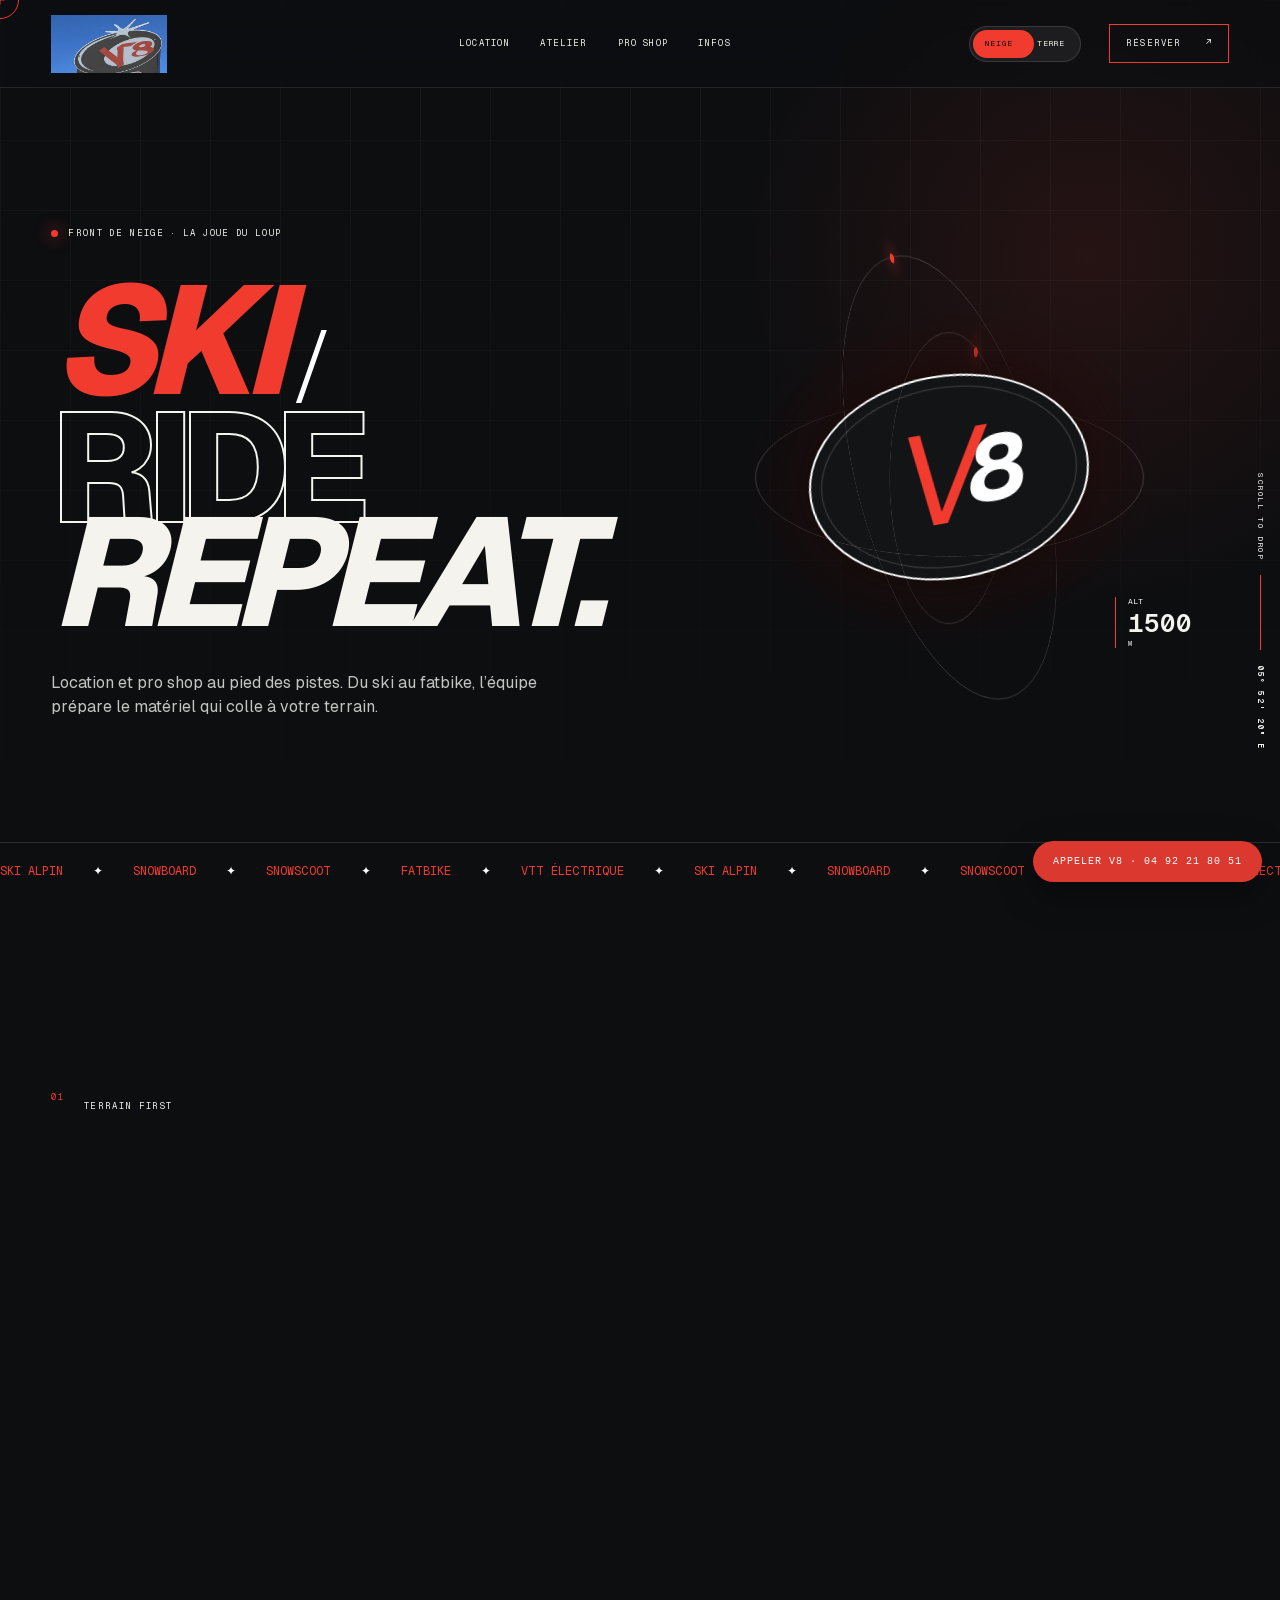
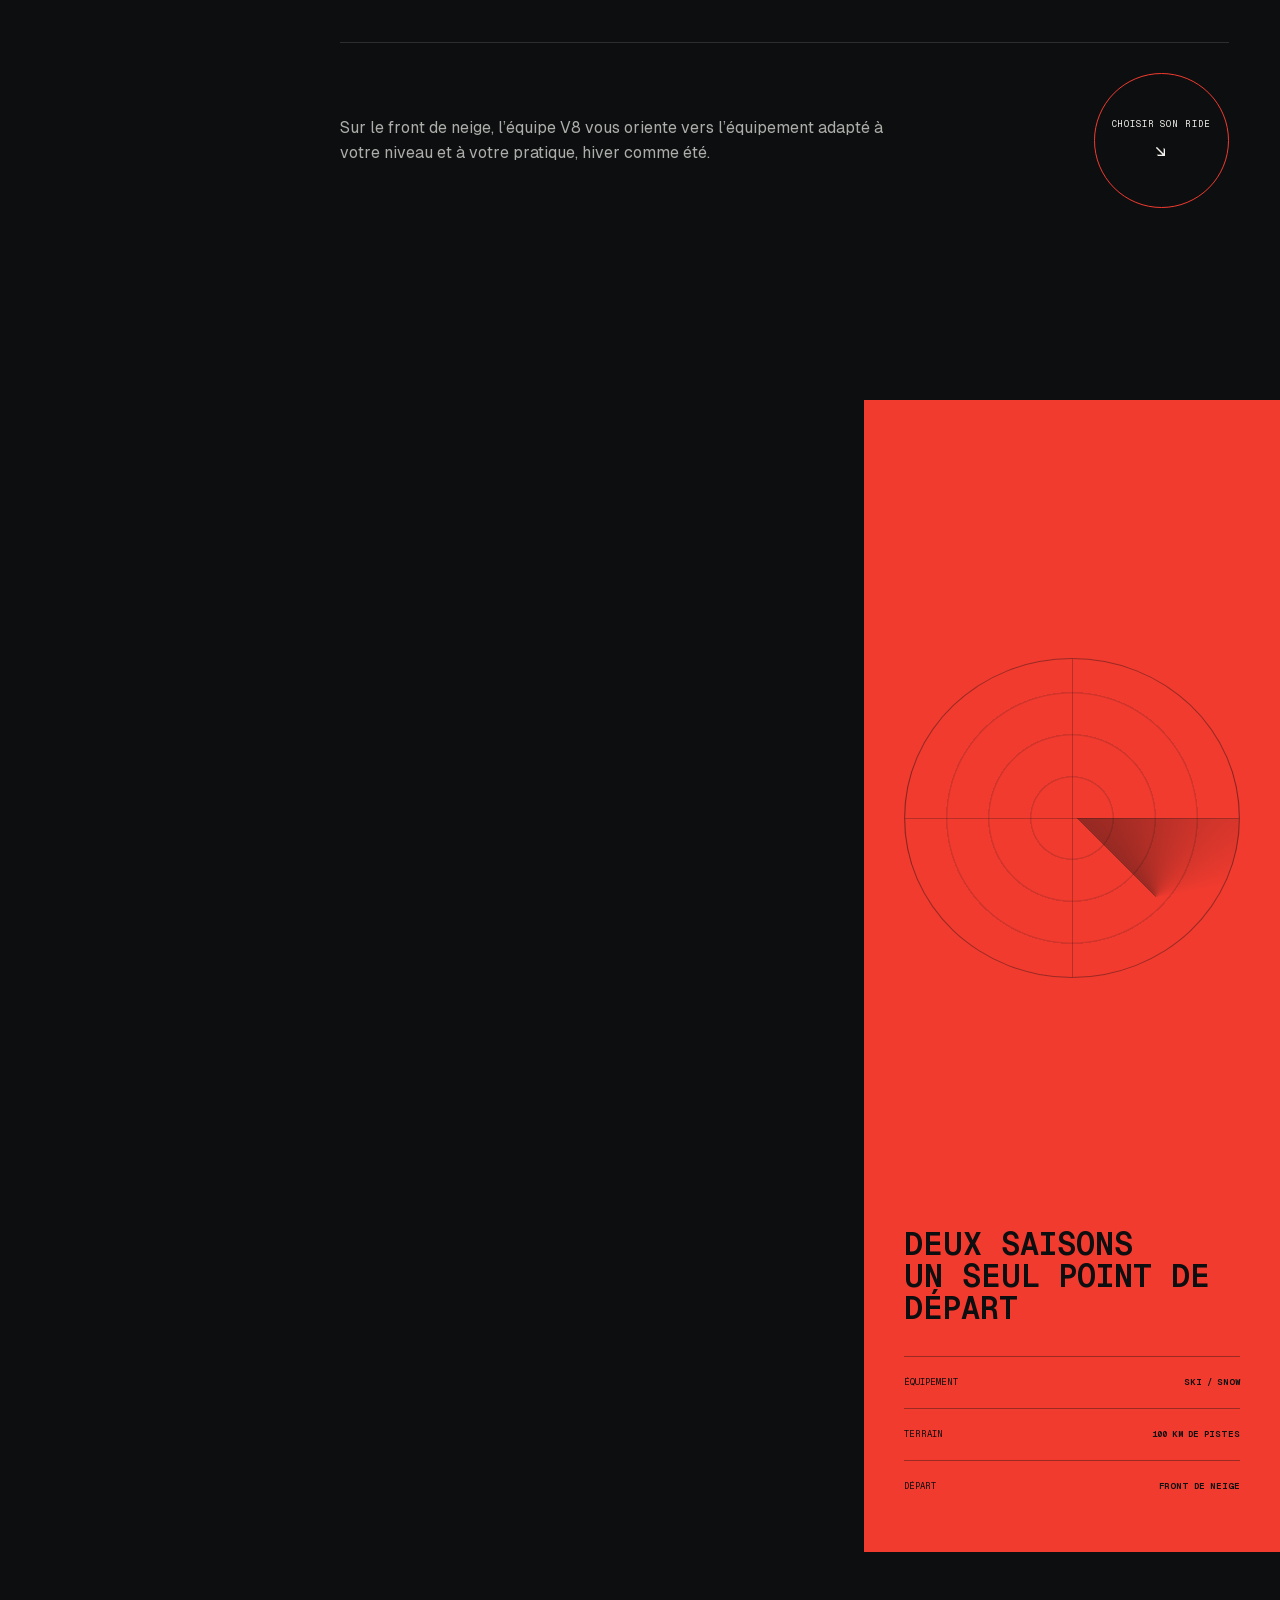
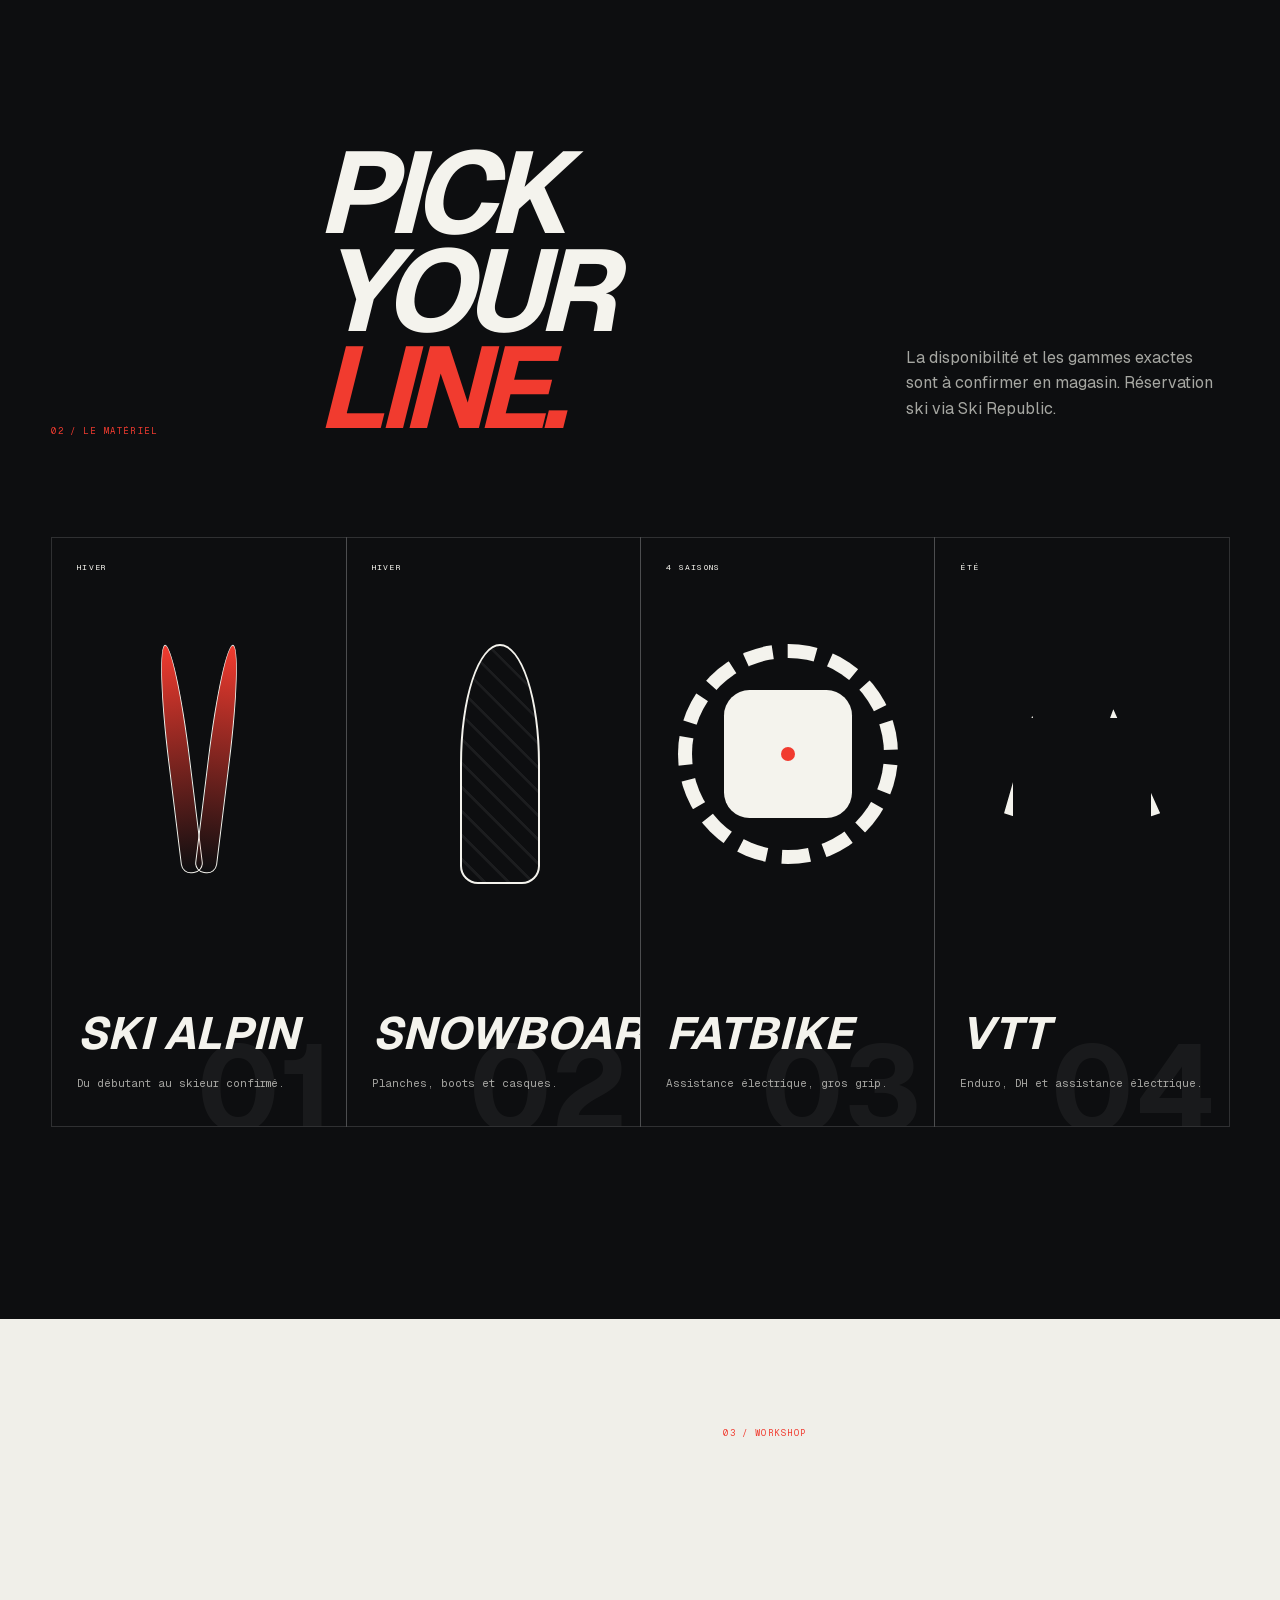
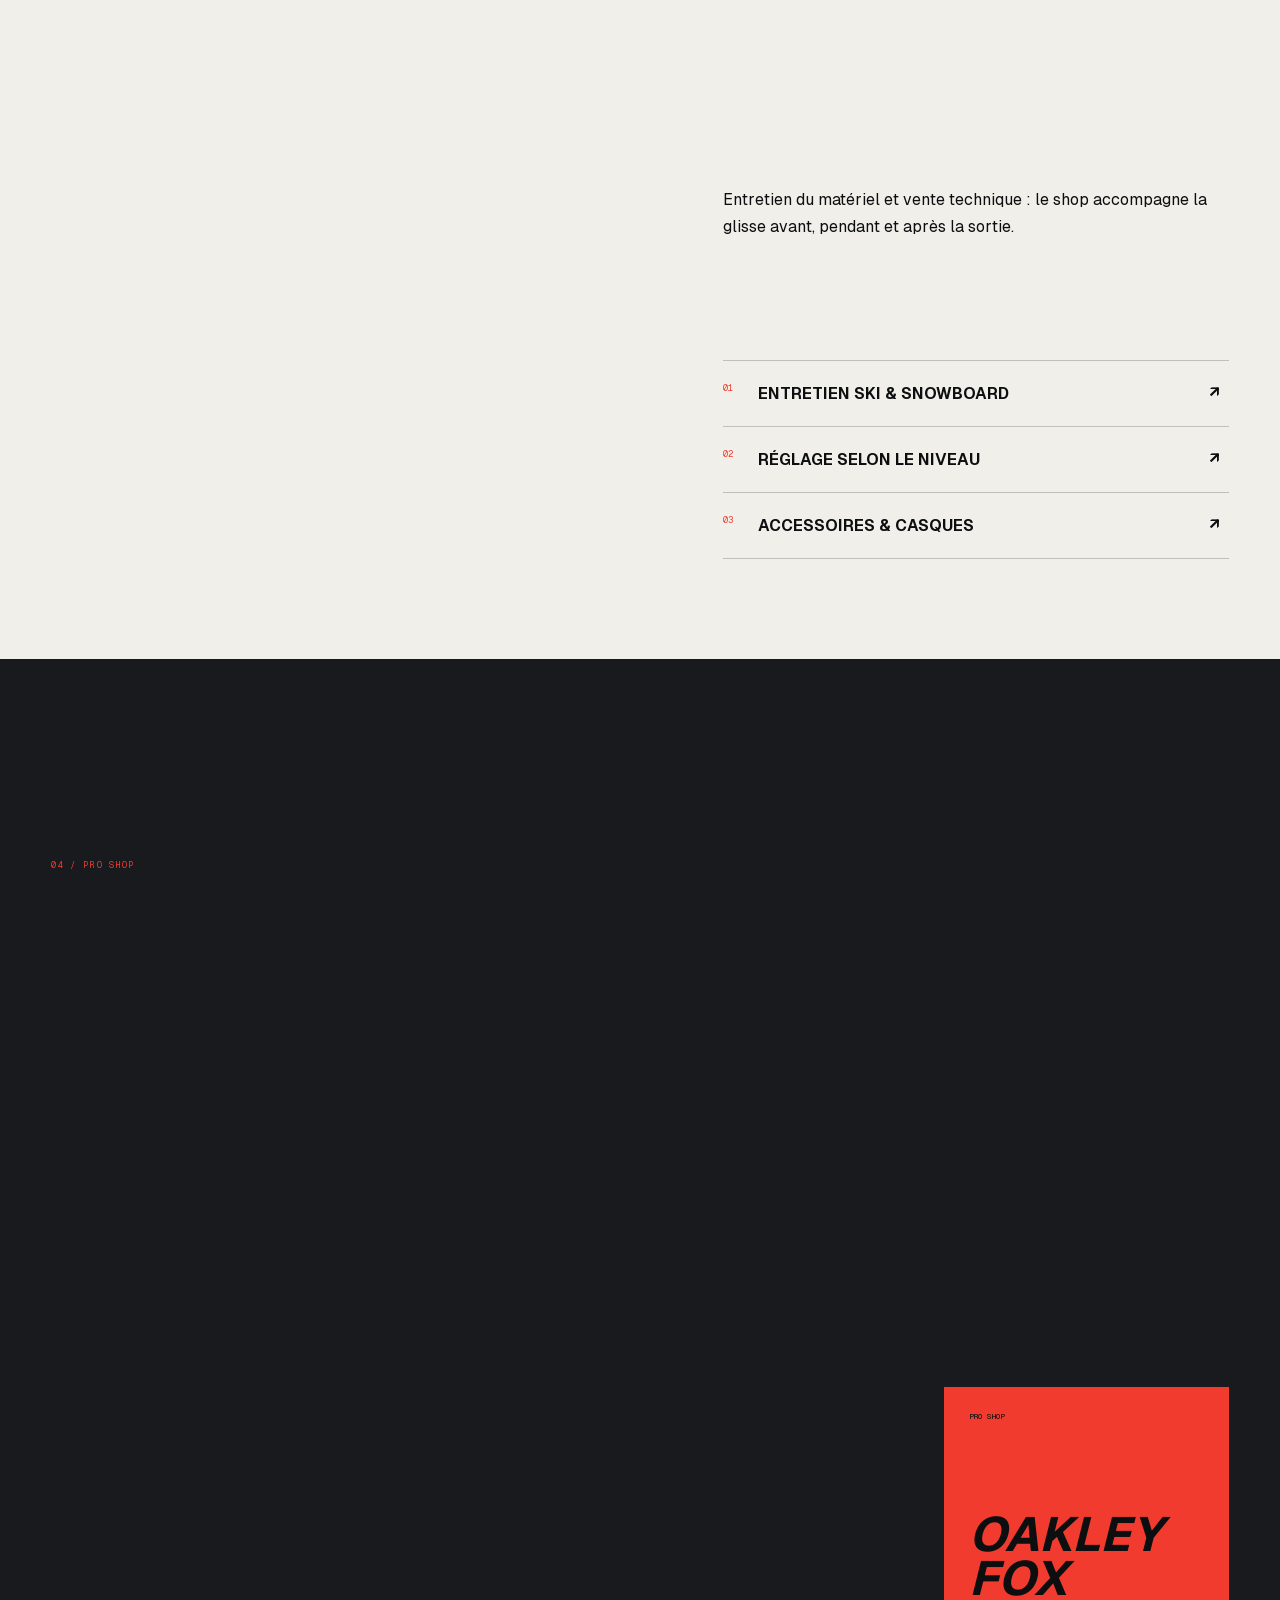
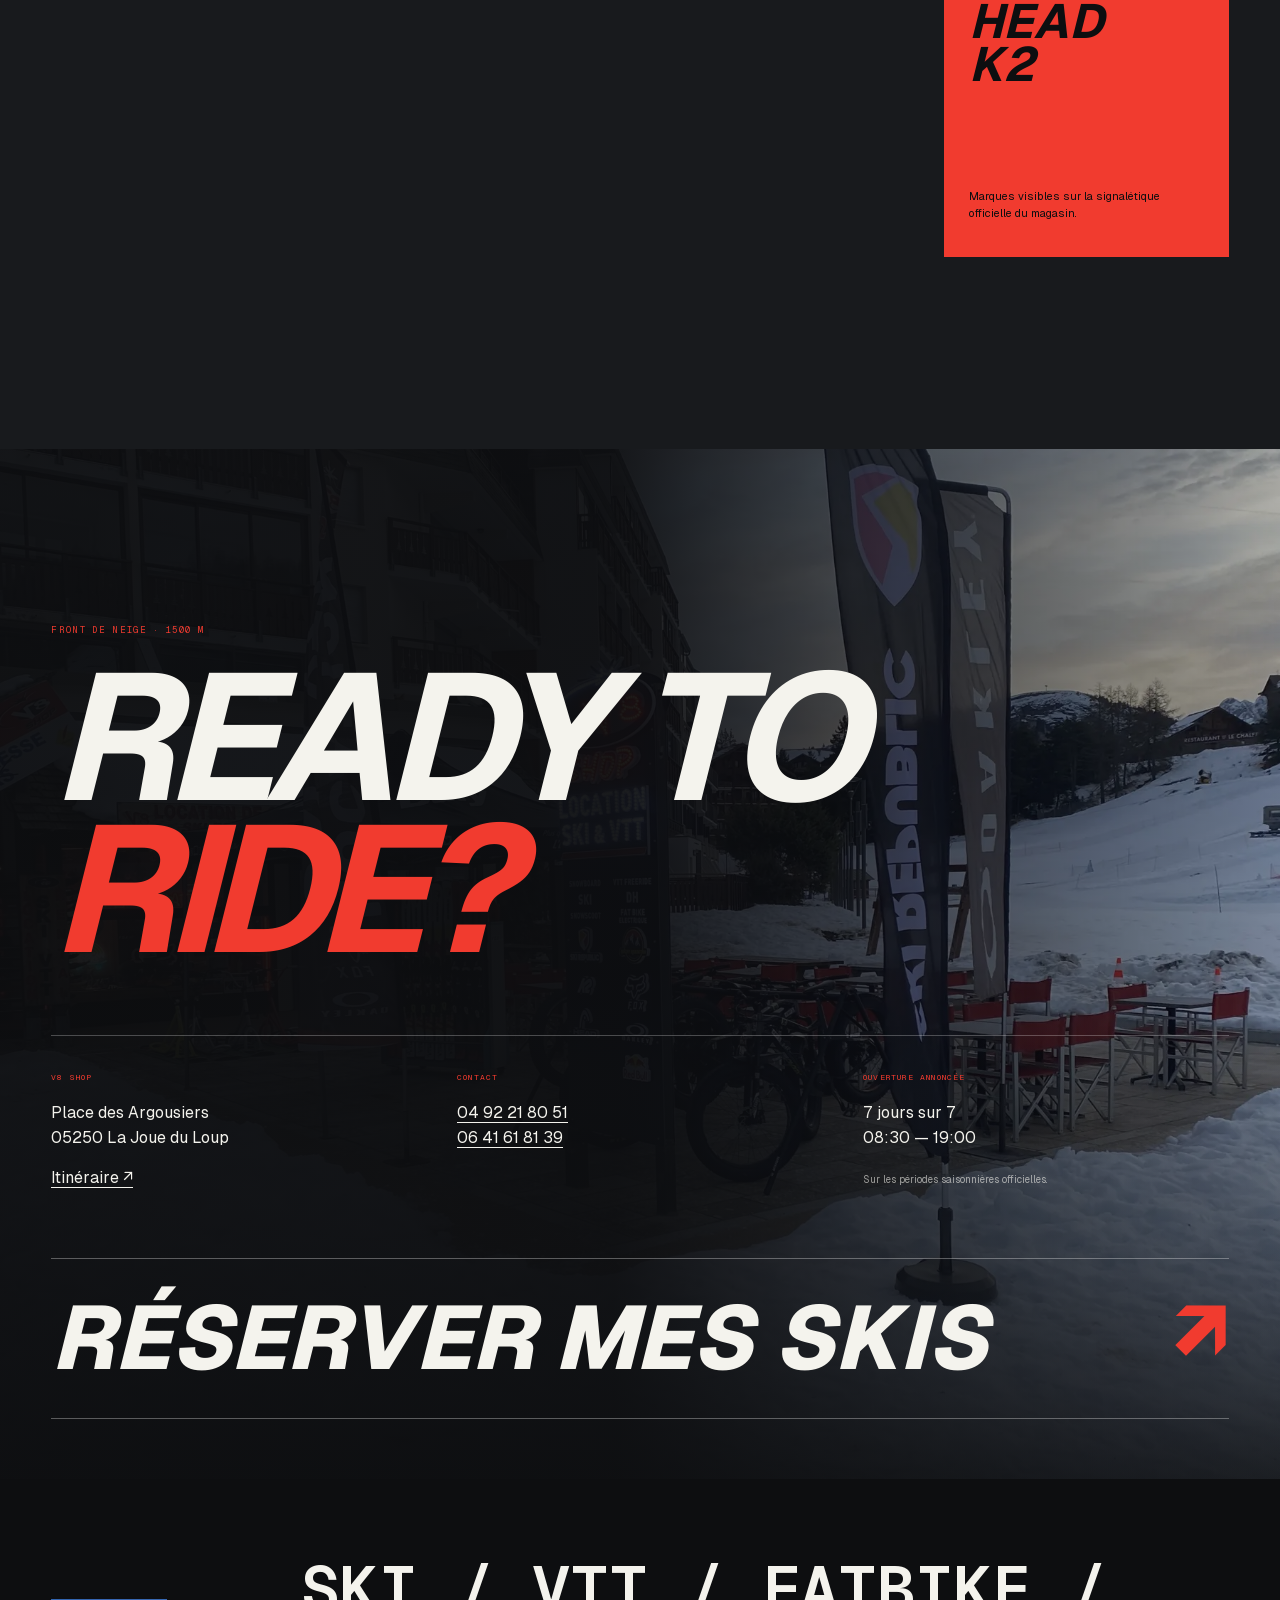
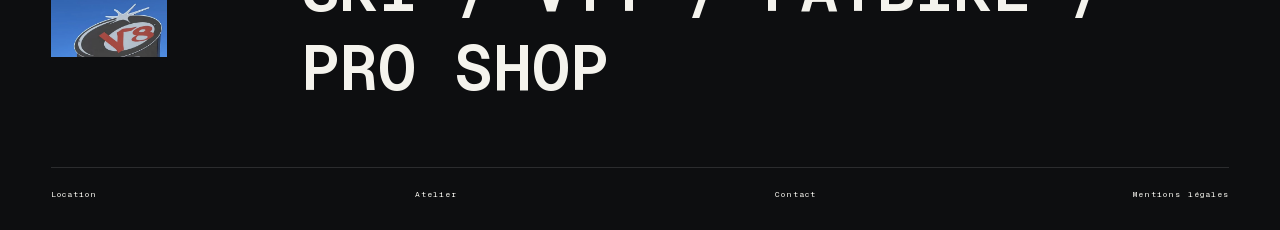
==== commit b087c9f1: "feat: build complete V8 Shop commercial journey" ====
--- a/index.html
+++ b/index.html
@@ -10,6 +10,7 @@
   <link rel="preload" href="assets/geist.woff" as="font" type="font/woff" crossorigin>
   <link rel="preload" href="assets/geist-mono.woff" as="font" type="font/woff" crossorigin>
   <link rel="stylesheet" href="styles.css">
+  <link rel="stylesheet" href="complete.css">
 </head>
 <body>
   <div class="boot" aria-hidden="true"><div class="boot-logo"><b>V<sup>8</sup></b><span>SHOP</span></div><p>Calibrage du matériel</p><i></i></div>
@@ -17,8 +18,8 @@
   <div class="crosshair" aria-hidden="true"><i></i></div>
 
   <header class="header">
-    <a href="#top" class="logo" aria-label="V8 Shop, retour en haut"><b>V<sup>8</sup></b><span>SHOP</span></a>
-    <nav aria-label="Navigation"><a href="#rental">Location</a><a href="#workshop">Atelier</a><a href="#shop">Pro shop</a><a href="#contact">Contact</a></nav>
+    <a href="#top" class="logo brand-photo" aria-label="V8 Shop, retour en haut"><img src="assets/logo-original.webp" alt="V8 Shop"></a>
+    <nav aria-label="Navigation"><a href="location.html">Location</a><a href="atelier.html">Atelier</a><a href="pro-shop.html">Pro shop</a><a href="infos-pratiques.html">Infos</a></nav>
     <div class="season-switch" role="group" aria-label="Changer de saison"><button class="active" data-season="winter">Neige</button><button data-season="summer">Terre</button><i></i></div>
     <a class="reserve" href="https://www.ski-republic.com/stations-ski/la-joue-du-loup/v8-shop" target="_blank" rel="noopener">Réserver <span>↗</span></a>
   </header>
@@ -105,7 +106,8 @@
     </section>
   </main>
 
-  <footer><a href="#top" class="logo"><b>V<sup>8</sup></b><span>SHOP</span></a><p>SKI / VTT / FATBIKE / PRO SHOP</p><div><a href="#top">TOP ↑</a><span>MAQUETTE INDÉPENDANTE · 2026</span></div></footer>
+  <footer><a href="#top" class="logo brand-photo"><img src="assets/logo-original.webp" alt="V8 Shop"></a><p>SKI / VTT / FATBIKE / PRO SHOP</p><div><a href="location.html">Location</a><a href="atelier.html">Atelier</a><a href="contact.html">Contact</a><a href="mentions-legales.html">Mentions légales</a></div></footer>
+  <a class="mobile-call" href="tel:+33492218051">Appeler V8 · 04 92 21 80 51</a>
   <script src="app.js"></script>
 </body>
 </html>
--- a/complete.css
+++ b/complete.css
@@ -0,0 +1 @@
+.brand-photo{display:block;width:116px;height:58px;overflow:hidden}.brand-photo img{width:100%;height:100%;object-fit:cover;object-position:center 20%;display:block}.mobile-call{position:fixed;right:18px;bottom:18px;z-index:90;background:#db382f;color:#fff;border-radius:99px;padding:15px 20px;text-transform:uppercase;font:10px 'Geist Mono',monospace;letter-spacing:.1em;box-shadow:0 12px 35px #0006}@media(max-width:850px){html,body,#top,.hero,.ticker{max-width:100vw;overflow-x:hidden}.mobile-call{left:15px;right:15px;text-align:center}.hero-machine{right:0!important;width:60vw!important}footer{padding-bottom:92px}footer div{flex-wrap:wrap}}
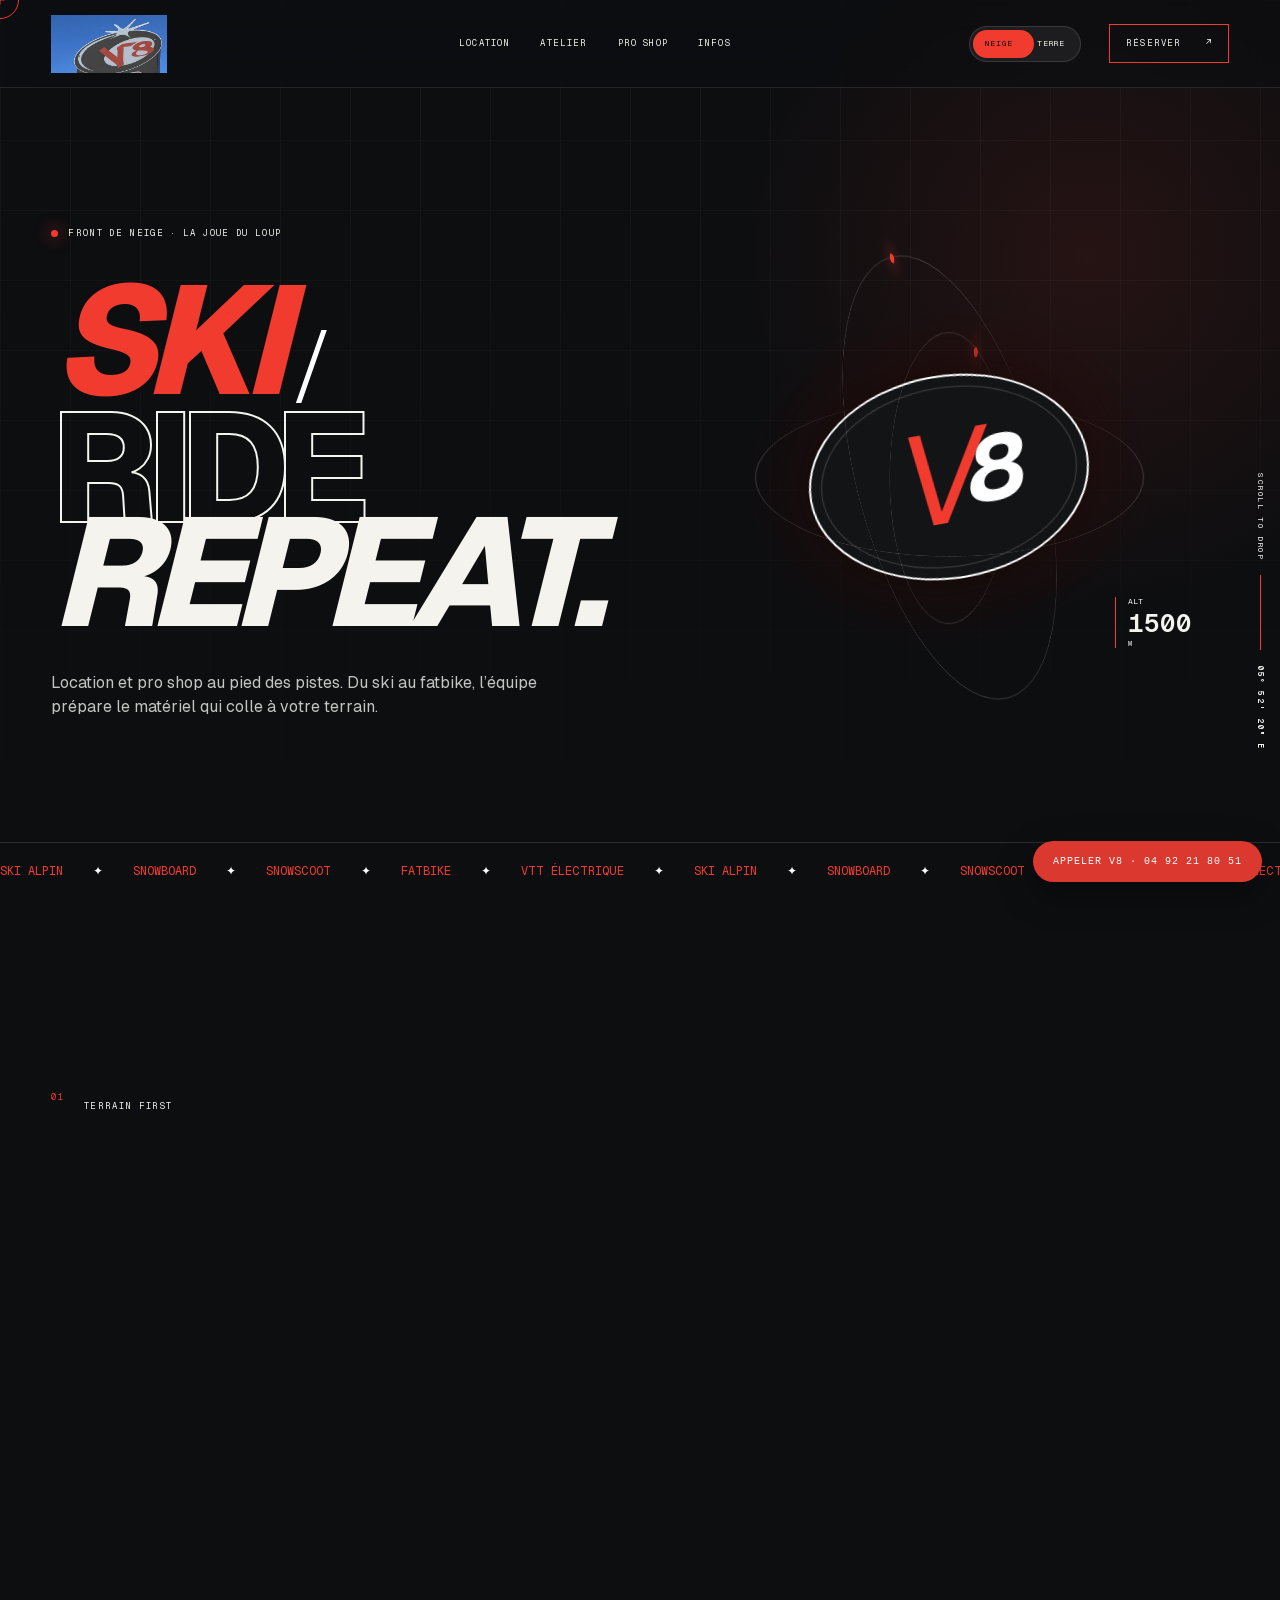
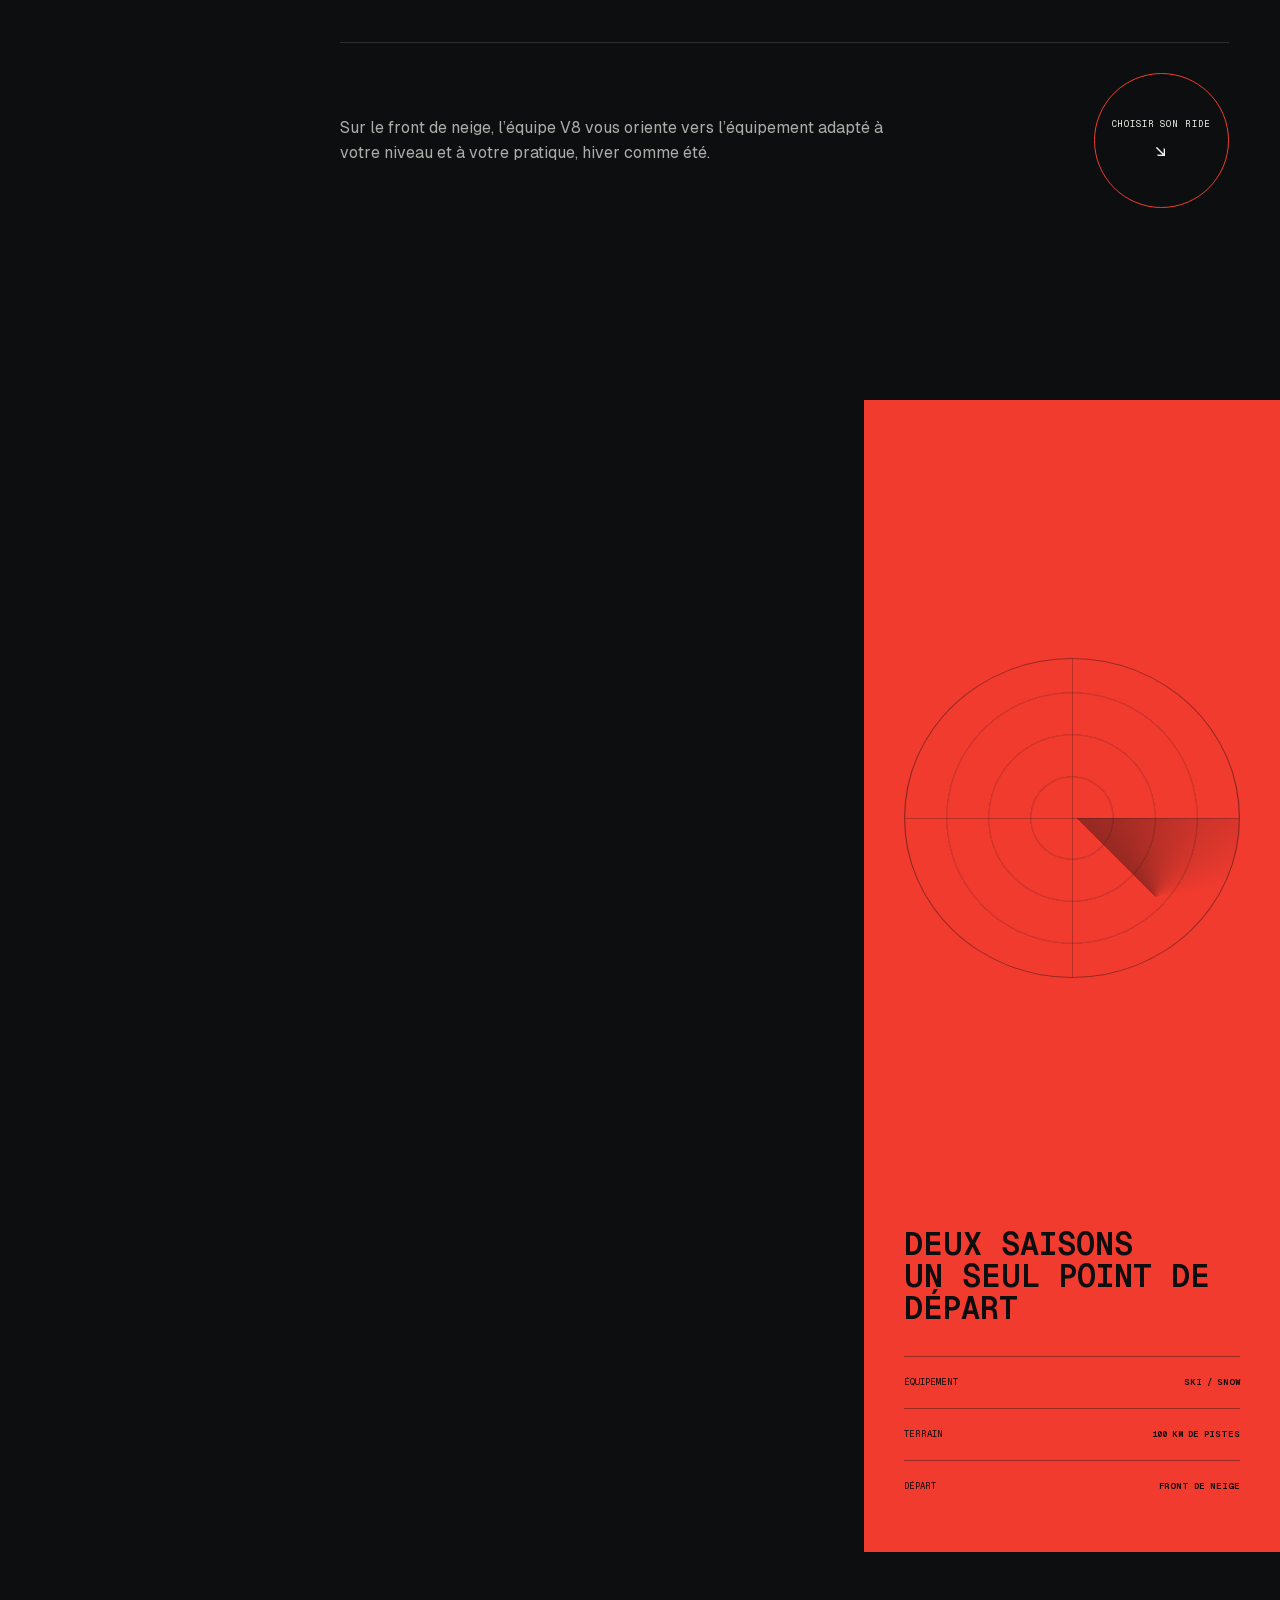
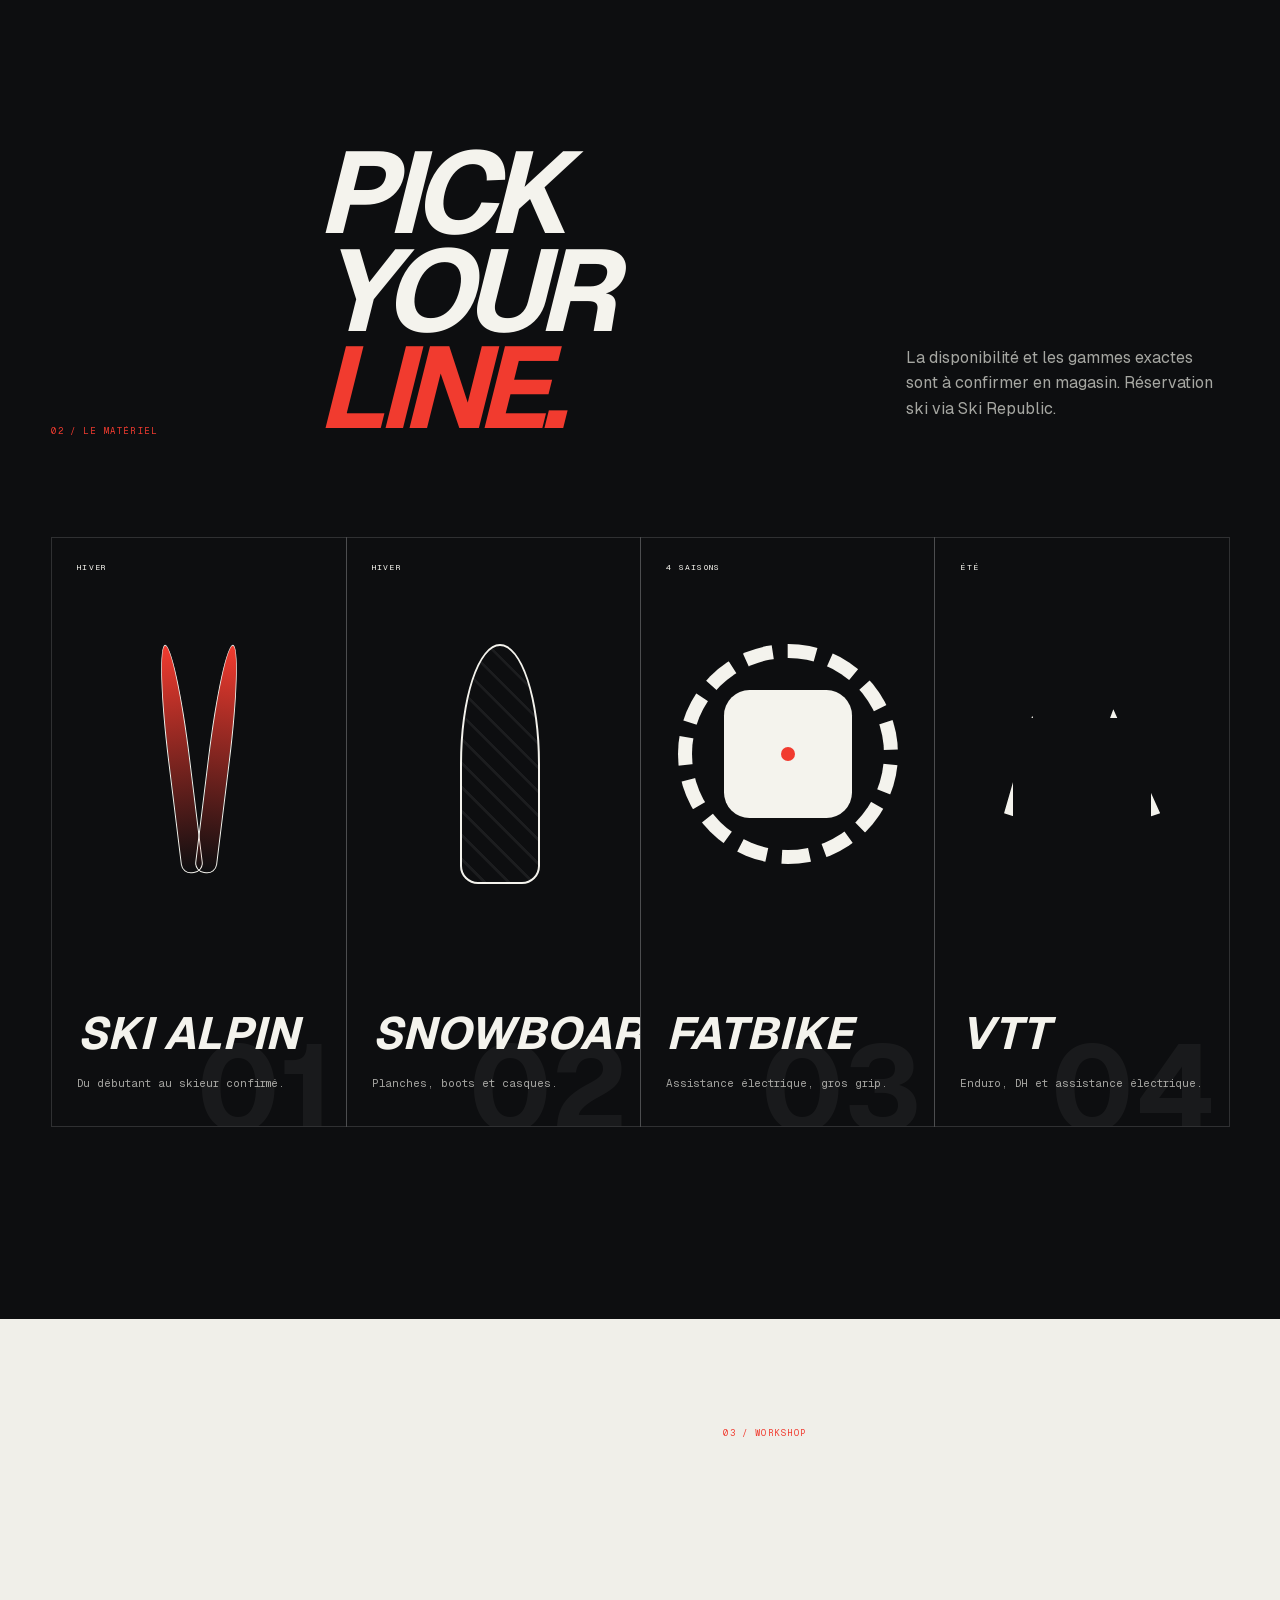
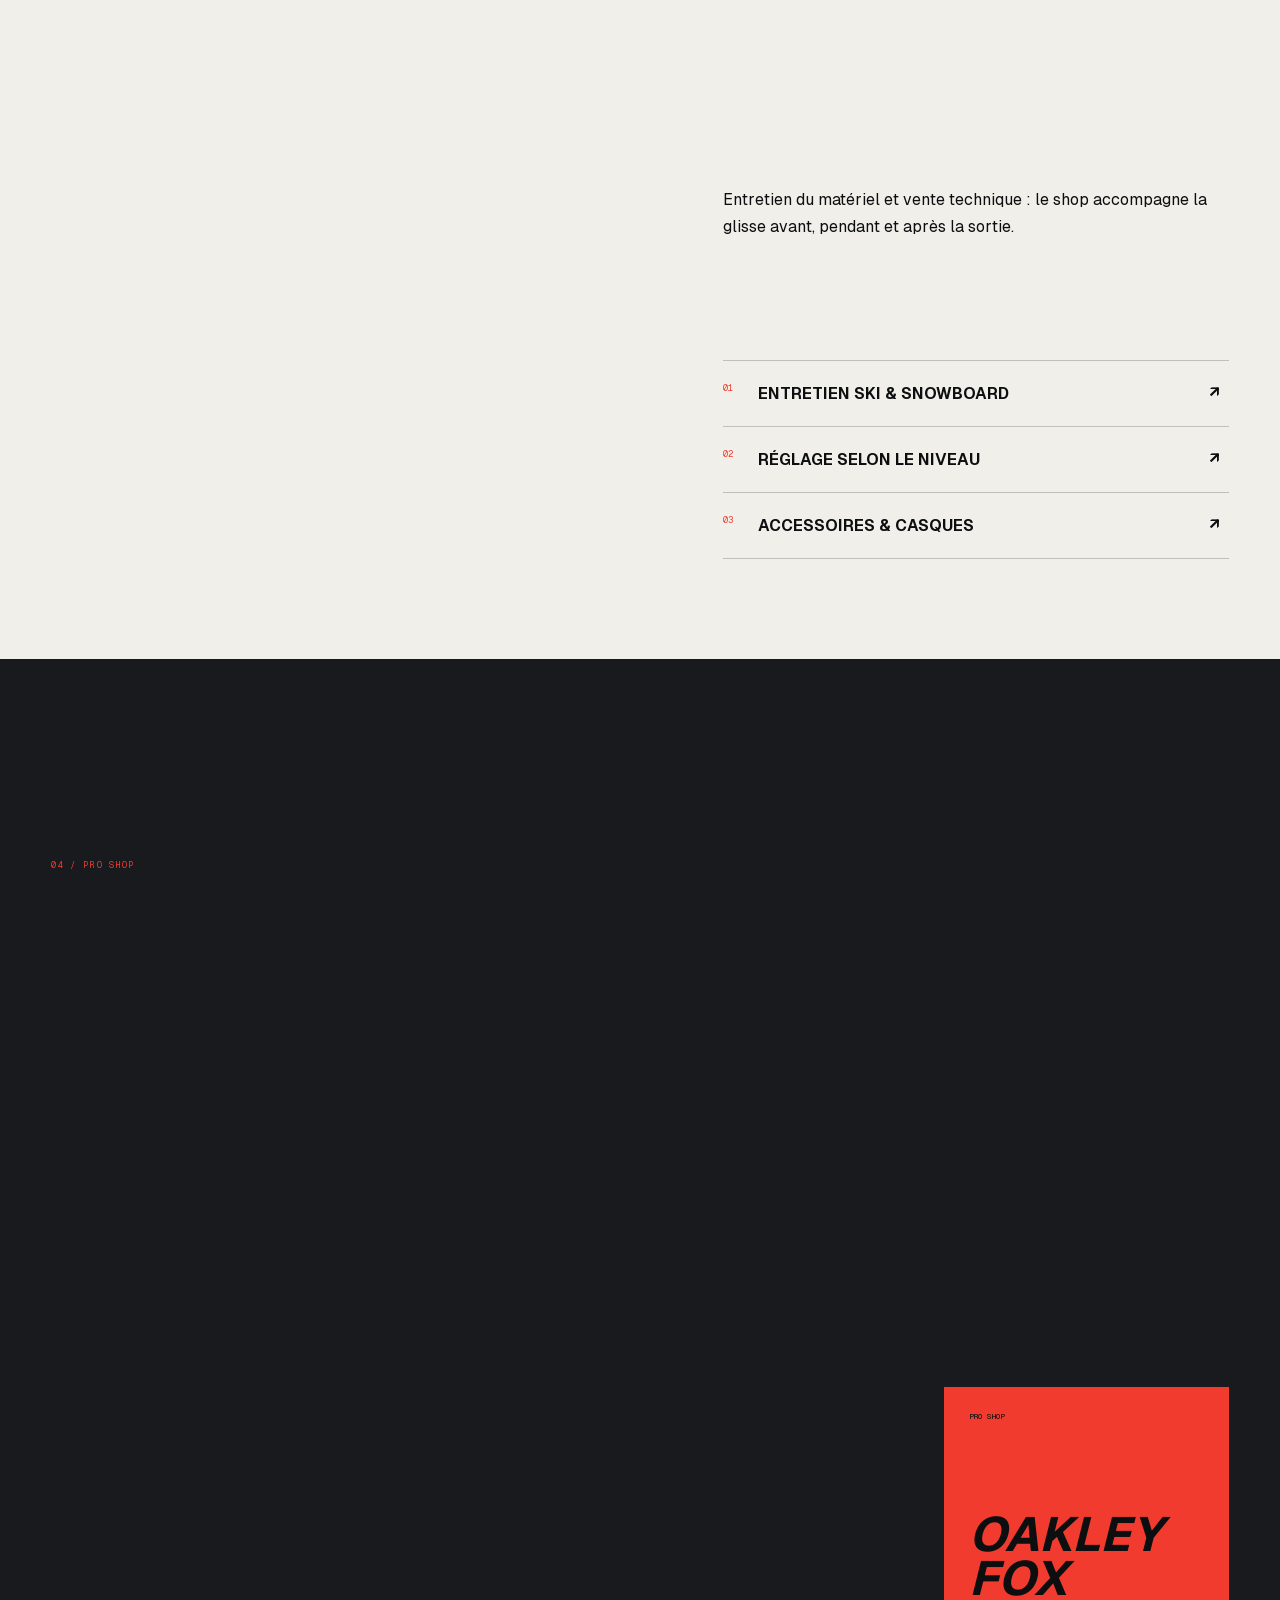
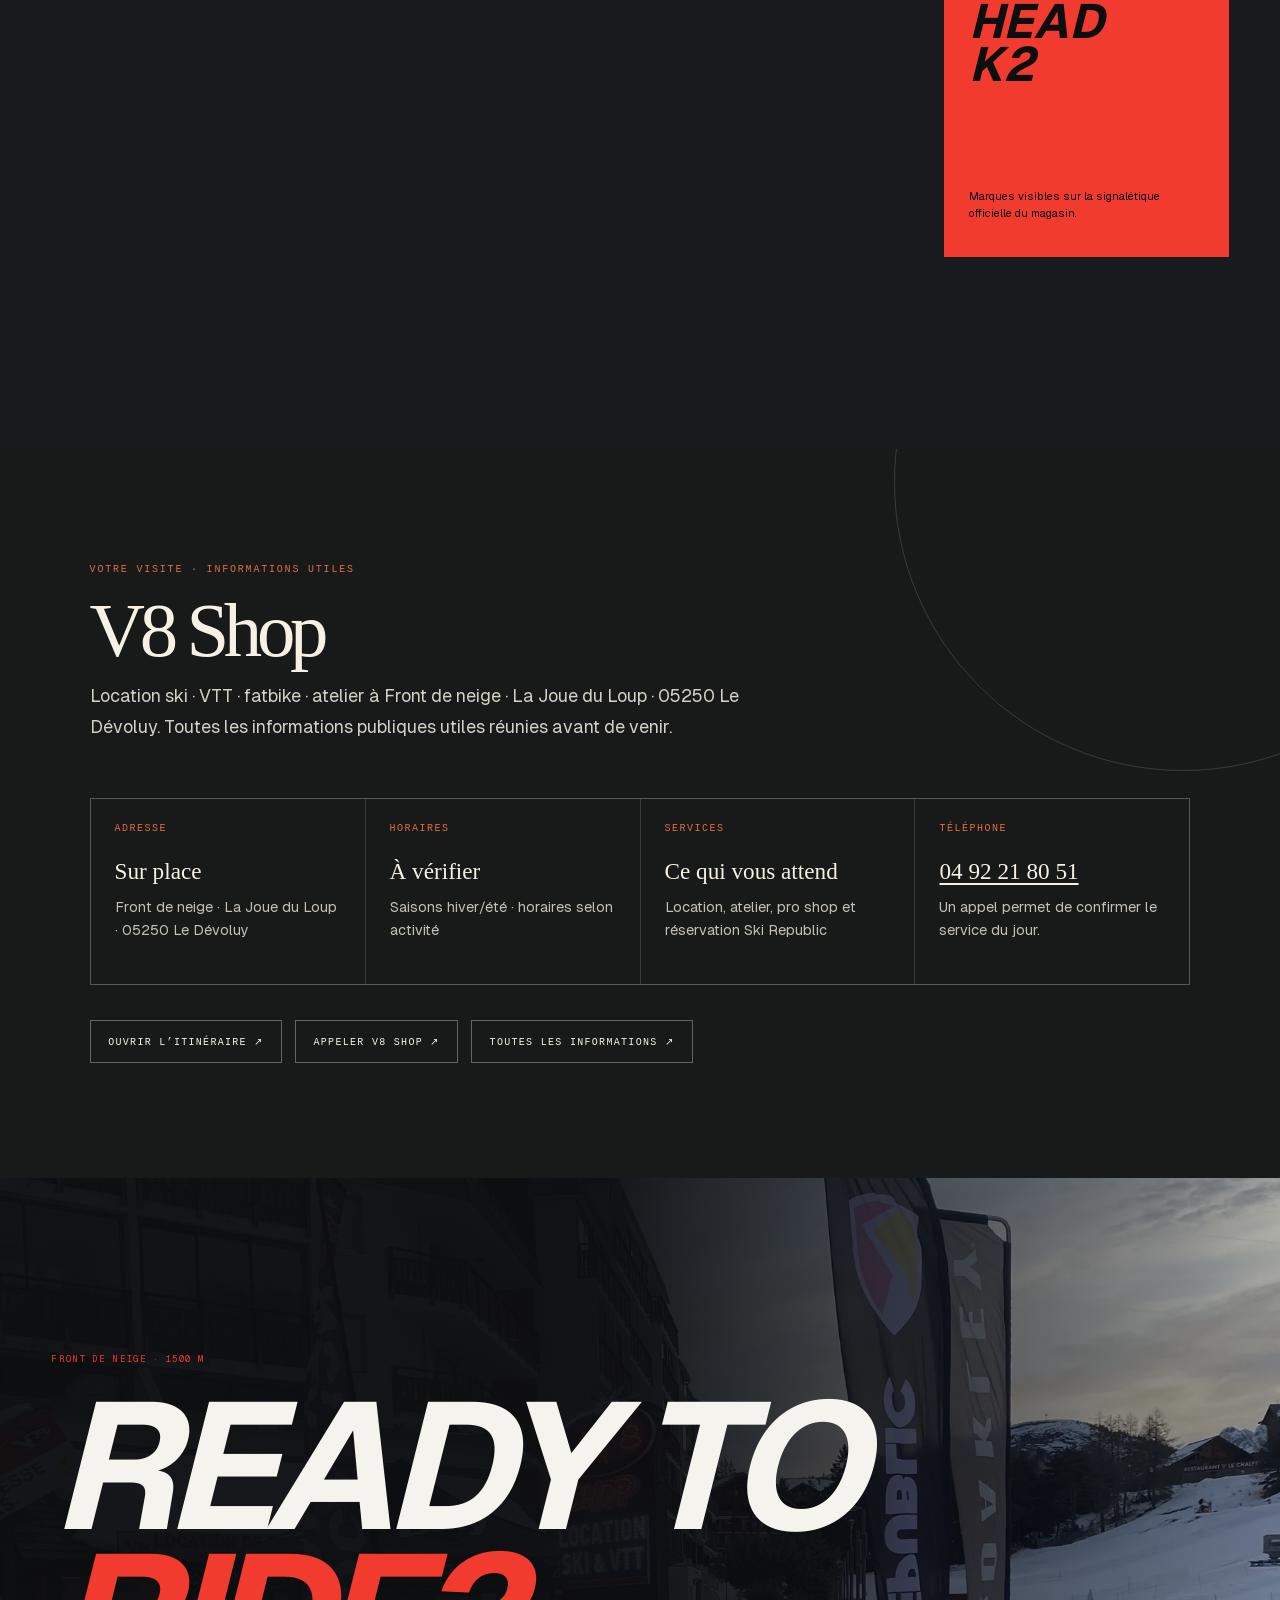
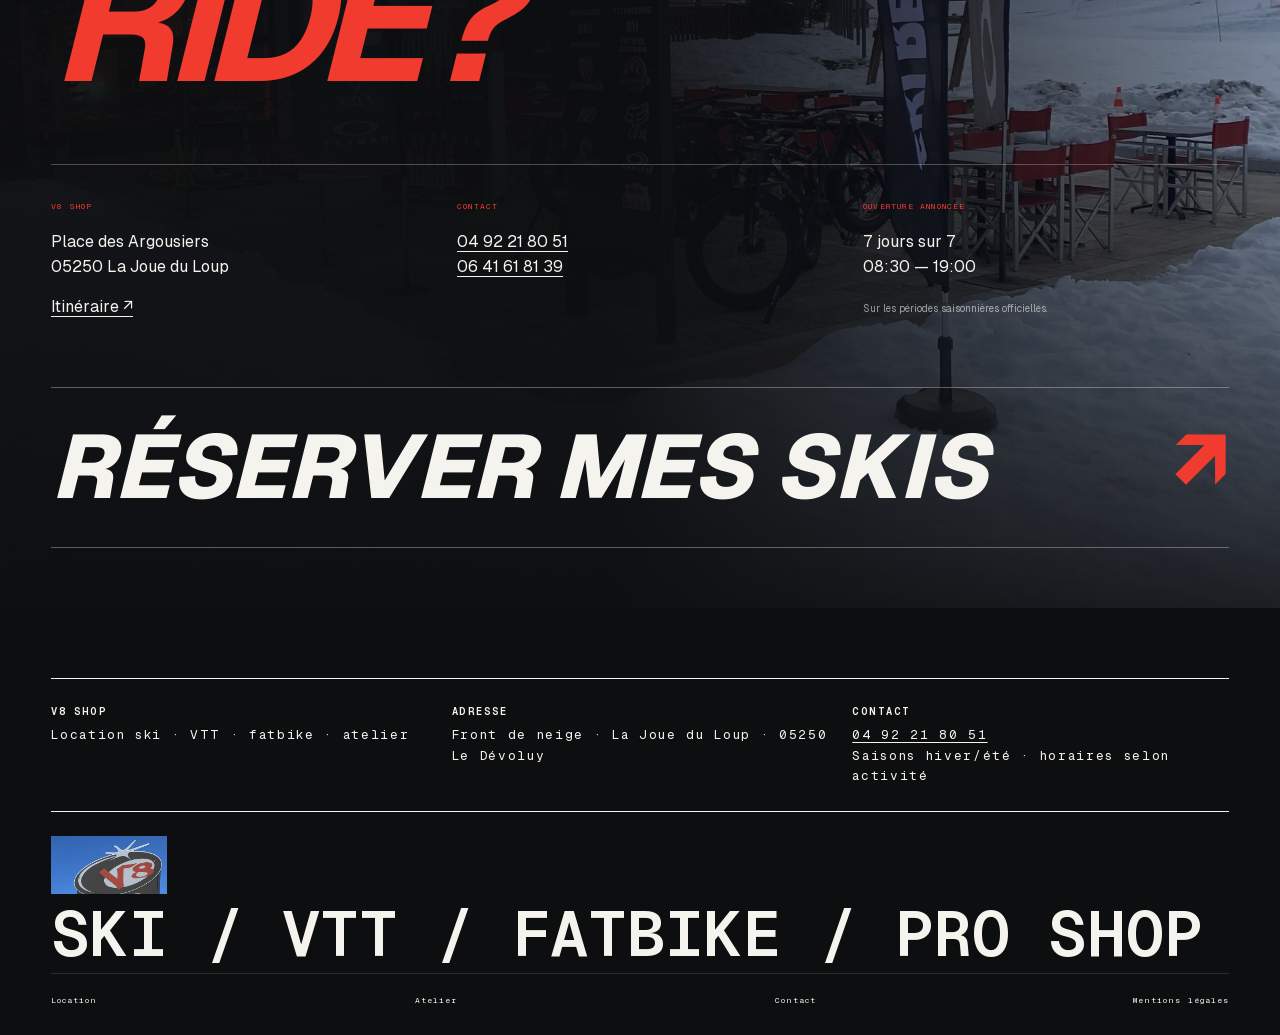
==== commit 5d552e08: "Complete practical information and local footer" ====
--- a/index.html
+++ b/index.html
@@ -1,113 +1,318 @@
 <!doctype html>
 <html lang="fr" data-season="winter">
-<head>
-  <meta charset="utf-8">
-  <meta name="viewport" content="width=device-width, initial-scale=1">
-  <meta name="theme-color" content="#0d0e10">
-  <meta name="description" content="V8 Shop, location de ski, snowboard, snowscoot, VTT et fatbike sur le front de neige de La Joue du Loup.">
-  <title>V8 Shop — Ski / Ride / Repeat</title>
-  <link rel="icon" href="favicon.svg" type="image/svg+xml">
-  <link rel="preload" href="assets/geist.woff" as="font" type="font/woff" crossorigin>
-  <link rel="preload" href="assets/geist-mono.woff" as="font" type="font/woff" crossorigin>
-  <link rel="stylesheet" href="styles.css">
-  <link rel="stylesheet" href="complete.css">
-</head>
-<body>
-  <div class="boot" aria-hidden="true"><div class="boot-logo"><b>V<sup>8</sup></b><span>SHOP</span></div><p>Calibrage du matériel</p><i></i></div>
-  <canvas id="trail" aria-hidden="true"></canvas>
-  <div class="crosshair" aria-hidden="true"><i></i></div>
-
-  <header class="header">
-    <a href="#top" class="logo brand-photo" aria-label="V8 Shop, retour en haut"><img src="assets/logo-original.webp" alt="V8 Shop"></a>
-    <nav aria-label="Navigation"><a href="location.html">Location</a><a href="atelier.html">Atelier</a><a href="pro-shop.html">Pro shop</a><a href="infos-pratiques.html">Infos</a></nav>
-    <div class="season-switch" role="group" aria-label="Changer de saison"><button class="active" data-season="winter">Neige</button><button data-season="summer">Terre</button><i></i></div>
-    <a class="reserve" href="https://www.ski-republic.com/stations-ski/la-joue-du-loup/v8-shop" target="_blank" rel="noopener">Réserver <span>↗</span></a>
-  </header>
-
-  <main id="top">
-    <section class="hero">
-      <div class="hero-grid" aria-hidden="true"></div>
-      <div class="hero-copy">
-        <p class="status reveal"><i></i> Front de neige · La Joue du Loup</p>
-        <h1><span>SKI</span><span class="slash">/</span><span class="summer-word">BIKE</span><br><em>RIDE</em><br><strong>REPEAT.</strong></h1>
-        <p class="hero-text reveal">Location et pro shop au pied des pistes. Du ski au fatbike, l’équipe prépare le matériel qui colle à votre terrain.</p>
+  <head>
+    <meta charset="utf-8" />
+    <meta name="viewport" content="width=device-width, initial-scale=1" />
+    <meta name="theme-color" content="#0d0e10" />
+    <meta
+      name="description"
+      content="V8 Shop, location de ski, snowboard, snowscoot, VTT et fatbike sur le front de neige de La Joue du Loup."
+    />
+    <title>V8 Shop — Ski / Ride / Repeat</title>
+    <link rel="icon" href="favicon.svg" type="image/svg+xml" />
+    <link
+      rel="preload"
+      href="assets/geist.woff"
+      as="font"
+      type="font/woff"
+      crossorigin
+    />
+    <link
+      rel="preload"
+      href="assets/geist-mono.woff"
+      as="font"
+      type="font/woff"
+      crossorigin
+    />
+    <link rel="stylesheet" href="styles.css" />
+    <link rel="stylesheet" href="complete.css" />
+  </head>
+  <body>
+    <div class="boot" aria-hidden="true">
+      <div class="boot-logo">
+        <b>V<sup>8</sup></b
+        ><span>SHOP</span>
       </div>
-      <div class="hero-machine" data-tilt>
-        <div class="v8-core"><span>V</span><b>8</b></div>
-        <div class="ring ring-a"></div><div class="ring ring-b"></div><div class="ring ring-c"></div>
-        <div class="telemetry"><span>ALT</span><b>1500</b><small>M</small></div>
+      <p>Calibrage du matériel</p>
+      <i></i>
+    </div>
+    <canvas id="trail" aria-hidden="true"></canvas>
+    <div class="crosshair" aria-hidden="true"><i></i></div>
+
+    <header class="header">
+      <a
+        href="#top"
+        class="logo brand-photo"
+        aria-label="V8 Shop, retour en haut"
+        ><img src="assets/logo-original.webp" alt="V8 Shop"
+      /></a>
+      <nav aria-label="Navigation">
+        <a href="location.html">Location</a><a href="atelier.html">Atelier</a
+        ><a href="pro-shop.html">Pro shop</a
+        ><a href="infos-pratiques.html">Infos</a>
+      </nav>
+      <div class="season-switch" role="group" aria-label="Changer de saison">
+        <button class="active" data-season="winter">Neige</button
+        ><button data-season="summer">Terre</button><i></i>
       </div>
-      <div class="hero-side"><span>SCROLL TO DROP</span><i></i><b>05° 52' 20" E</b></div>
-      <div class="ticker"><div><span>SKI ALPIN</span><i>✦</i><span>SNOWBOARD</span><i>✦</i><span>SNOWSCOOT</span><i>✦</i><span>FATBIKE</span><i>✦</i><span>VTT ÉLECTRIQUE</span><i>✦</i></div><div aria-hidden="true"><span>SKI ALPIN</span><i>✦</i><span>SNOWBOARD</span><i>✦</i><span>SNOWSCOOT</span><i>✦</i><span>FATBIKE</span><i>✦</i><span>VTT ÉLECTRIQUE</span><i>✦</i></div></div>
-    </section>
-
-    <section class="intro" id="rental">
-      <div class="intro-label reveal"><span>01</span><p>Terrain first</p></div>
-      <div class="intro-copy"><h2 class="line-reveal">Le bon matériel.<br><em>Le bon réglage.</em><br>Zéro détour.</h2><div class="intro-bottom reveal"><p>Sur le front de neige, l’équipe V8 vous oriente vers l’équipement adapté à votre niveau et à votre pratique, hiver comme été.</p><a href="#ranges">Choisir son ride <span>↘</span></a></div></div>
-    </section>
-
-    <section class="split-scene">
-      <figure class="photo-panel image-in"><img src="assets/fatbike.webp" alt="Groupe équipé de fatbikes devant V8 Shop" loading="lazy"><figcaption><span>MODE // TERRE</span><b>Fatbike électrique</b></figcaption></figure>
-      <div class="data-panel">
-        <div class="radar" aria-hidden="true"><i></i><i></i><i></i><span></span></div>
-        <p class="reveal">DEUX SAISONS<br>UN SEUL POINT DE DÉPART</p>
-        <div class="data-row"><span>ÉQUIPEMENT</span><b id="gear-label">SKI / SNOW</b></div>
-        <div class="data-row"><span>TERRAIN</span><b id="terrain-label">100 KM DE PISTES</b></div>
-        <div class="data-row"><span>DÉPART</span><b>FRONT DE NEIGE</b></div>
+      <a
+        class="reserve"
+        href="https://www.ski-republic.com/stations-ski/la-joue-du-loup/v8-shop"
+        target="_blank"
+        rel="noopener"
+        >Réserver <span>↗</span></a
+      >
+    </header>
+
+    <main id="top">
+      <section class="hero">
+        <div class="hero-grid" aria-hidden="true"></div>
+        <div class="hero-copy">
+          <p class="status reveal"><i></i> Front de neige · La Joue du Loup</p>
+          <h1>
+            <span>SKI</span><span class="slash">/</span
+            ><span class="summer-word">BIKE</span><br /><em>RIDE</em
+            ><br /><strong>REPEAT.</strong>
+          </h1>
+          <p class="hero-text reveal">
+            Location et pro shop au pied des pistes. Du ski au fatbike, l’équipe
+            prépare le matériel qui colle à votre terrain.
+          </p>
+        </div>
+        <div class="hero-machine" data-tilt>
+          <div class="v8-core"><span>V</span><b>8</b></div>
+          <div class="ring ring-a"></div>
+          <div class="ring ring-b"></div>
+          <div class="ring ring-c"></div>
+          <div class="telemetry">
+            <span>ALT</span><b>1500</b><small>M</small>
+          </div>
+        </div>
+        <div class="hero-side">
+          <span>SCROLL TO DROP</span><i></i><b>05° 52' 20" E</b>
+        </div>
+        <div class="ticker">
+          <div>
+            <span>SKI ALPIN</span><i>✦</i><span>SNOWBOARD</span><i>✦</i
+            ><span>SNOWSCOOT</span><i>✦</i><span>FATBIKE</span><i>✦</i
+            ><span>VTT ÉLECTRIQUE</span><i>✦</i>
+          </div>
+          <div aria-hidden="true">
+            <span>SKI ALPIN</span><i>✦</i><span>SNOWBOARD</span><i>✦</i
+            ><span>SNOWSCOOT</span><i>✦</i><span>FATBIKE</span><i>✦</i
+            ><span>VTT ÉLECTRIQUE</span><i>✦</i>
+          </div>
+        </div>
+      </section>
+
+      <section class="intro" id="rental">
+        <div class="intro-label reveal">
+          <span>01</span>
+          <p>Terrain first</p>
+        </div>
+        <div class="intro-copy">
+          <h2 class="line-reveal">
+            Le bon matériel.<br /><em>Le bon réglage.</em><br />Zéro détour.
+          </h2>
+          <div class="intro-bottom reveal">
+            <p>
+              Sur le front de neige, l’équipe V8 vous oriente vers l’équipement
+              adapté à votre niveau et à votre pratique, hiver comme été.
+            </p>
+            <a href="#ranges">Choisir son ride <span>↘</span></a>
+          </div>
+        </div>
+      </section>
+
+      <section class="split-scene">
+        <figure class="photo-panel image-in">
+          <img
+            src="assets/fatbike.webp"
+            alt="Groupe équipé de fatbikes devant V8 Shop"
+            loading="lazy"
+          />
+          <figcaption>
+            <span>MODE // TERRE</span><b>Fatbike électrique</b>
+          </figcaption>
+        </figure>
+        <div class="data-panel">
+          <div class="radar" aria-hidden="true">
+            <i></i><i></i><i></i><span></span>
+          </div>
+          <p class="reveal">DEUX SAISONS<br />UN SEUL POINT DE DÉPART</p>
+          <div class="data-row">
+            <span>ÉQUIPEMENT</span><b id="gear-label">SKI / SNOW</b>
+          </div>
+          <div class="data-row">
+            <span>TERRAIN</span><b id="terrain-label">100 KM DE PISTES</b>
+          </div>
+          <div class="data-row"><span>DÉPART</span><b>FRONT DE NEIGE</b></div>
+        </div>
+      </section>
+
+      <section class="ranges" id="ranges">
+        <div class="section-head reveal">
+          <span>02 / LE MATÉRIEL</span>
+          <h2>Pick your<br /><em>line.</em></h2>
+          <p>
+            La disponibilité et les gammes exactes sont à confirmer en magasin.
+            Réservation ski via Ski Republic.
+          </p>
+        </div>
+        <div class="range-list">
+          <article class="range-card reveal" data-index="01">
+            <div class="range-icon skis" aria-hidden="true"><i></i><i></i></div>
+            <span>HIVER</span>
+            <h3>Ski alpin</h3>
+            <p>Du débutant au skieur confirmé.</p>
+            <b>01</b>
+          </article>
+          <article class="range-card reveal" data-index="02">
+            <div class="range-icon board" aria-hidden="true"><i></i></div>
+            <span>HIVER</span>
+            <h3>Snowboard</h3>
+            <p>Planches, boots et casques.</p>
+            <b>02</b>
+          </article>
+          <article class="range-card reveal" data-index="03">
+            <div class="range-icon wheel" aria-hidden="true"><i></i></div>
+            <span>4 SAISONS</span>
+            <h3>Fatbike</h3>
+            <p>Assistance électrique, gros grip.</p>
+            <b>03</b>
+          </article>
+          <article class="range-card reveal" data-index="04">
+            <div class="range-icon frame" aria-hidden="true"><i></i></div>
+            <span>ÉTÉ</span>
+            <h3>VTT</h3>
+            <p>Enduro, DH et assistance électrique.</p>
+            <b>04</b>
+          </article>
+        </div>
+      </section>
+
+      <section class="workshop" id="workshop">
+        <figure class="workshop-photo image-in">
+          <img
+            src="assets/interior.webp"
+            alt="Intérieur et espace équipement V8 Shop"
+            loading="lazy"
+          />
+        </figure>
+        <div class="workshop-copy">
+          <p class="mono reveal">03 / WORKSHOP</p>
+          <h2 class="line-reveal">Affûté.<br />Réglé.<br /><em>Prêt.</em></h2>
+          <p class="reveal">
+            Entretien du matériel et vente technique : le shop accompagne la
+            glisse avant, pendant et après la sortie.
+          </p>
+          <ul class="service-list">
+            <li class="reveal">
+              <span>01</span> Entretien ski & snowboard <i>↗</i>
+            </li>
+            <li class="reveal">
+              <span>02</span> Réglage selon le niveau <i>↗</i>
+            </li>
+            <li class="reveal">
+              <span>03</span> Accessoires & casques <i>↗</i>
+            </li>
+          </ul>
+        </div>
+      </section>
+
+      <section class="shop" id="shop">
+        <div class="shop-top">
+          <p class="mono reveal">04 / PRO SHOP</p>
+          <h2 class="line-reveal">Performance<br /><em>inside.</em></h2>
+        </div>
+        <div class="shop-gallery">
+          <figure class="image-in">
+            <img
+              src="assets/skis.webp"
+              alt="Parc de skis disponible devant V8 Shop"
+              loading="lazy"
+            />
+            <figcaption>Parc ski</figcaption>
+          </figure>
+          <figure class="image-in">
+            <img
+              src="assets/sign.webp"
+              alt="Enseigne V8 Shop location ski et VTT"
+              loading="lazy"
+            />
+            <figcaption>V8 Shop</figcaption>
+          </figure>
+          <div class="brand-block reveal">
+            <span>PRO SHOP</span><b>OAKLEY<br />FOX<br />HEAD<br />K2</b>
+            <p>Marques visibles sur la signalétique officielle du magasin.</p>
+          </div>
+        </div>
+      </section>
+
+      <section class="contact" id="contact">
+        <div class="contact-photo">
+          <img
+            src="assets/shop.webp"
+            alt="V8 Shop sur le front de neige de La Joue du Loup"
+            loading="lazy"
+          />
+        </div>
+        <div class="contact-overlay"></div>
+        <div class="contact-content">
+          <p class="mono reveal">FRONT DE NEIGE · 1500 M</p>
+          <h2>Ready to<br /><em>ride?</em></h2>
+          <div class="contact-grid">
+            <div class="reveal">
+              <span>V8 SHOP</span>
+              <p>Place des Argousiers<br />05250 La Joue du Loup</p>
+              <a
+                href="https://www.google.com/maps/search/?api=1&query=V8+Shop+La+Joue+du+Loup"
+                target="_blank"
+                rel="noopener"
+                >Itinéraire ↗</a
+              >
+            </div>
+            <div class="reveal">
+              <span>CONTACT</span>
+              <p>
+                <a href="tel:+33492218051">04 92 21 80 51</a><br /><a
+                  href="tel:+33641618139"
+                  >06 41 61 81 39</a
+                >
+              </p>
+            </div>
+            <div class="reveal">
+              <span>OUVERTURE ANNONCÉE</span>
+              <p>7 jours sur 7<br />08:30 — 19:00</p>
+              <small>Sur les périodes saisonnières officielles.</small>
+            </div>
+          </div>
+          <a
+            class="contact-cta"
+            href="https://www.ski-republic.com/stations-ski/la-joue-du-loup/v8-shop"
+            target="_blank"
+            rel="noopener"
+            ><span>Réserver mes skis</span><i>↗</i></a
+          >
+        </div>
+      </section>
+    </main>
+
+    <footer>
+      <a href="#top" class="logo brand-photo"
+        ><img src="assets/logo-original.webp" alt="V8 Shop"
+      /></a>
+      <p>SKI / VTT / FATBIKE / PRO SHOP</p>
+      <div>
+        <a href="location.html">Location</a><a href="atelier.html">Atelier</a
+        ><a href="contact.html">Contact</a
+        ><a href="mentions-legales.html">Mentions légales</a>
       </div>
-    </section>
-
-    <section class="ranges" id="ranges">
-      <div class="section-head reveal"><span>02 / LE MATÉRIEL</span><h2>Pick your<br><em>line.</em></h2><p>La disponibilité et les gammes exactes sont à confirmer en magasin. Réservation ski via Ski Republic.</p></div>
-      <div class="range-list">
-        <article class="range-card reveal" data-index="01"><div class="range-icon skis" aria-hidden="true"><i></i><i></i></div><span>HIVER</span><h3>Ski alpin</h3><p>Du débutant au skieur confirmé.</p><b>01</b></article>
-        <article class="range-card reveal" data-index="02"><div class="range-icon board" aria-hidden="true"><i></i></div><span>HIVER</span><h3>Snowboard</h3><p>Planches, boots et casques.</p><b>02</b></article>
-        <article class="range-card reveal" data-index="03"><div class="range-icon wheel" aria-hidden="true"><i></i></div><span>4 SAISONS</span><h3>Fatbike</h3><p>Assistance électrique, gros grip.</p><b>03</b></article>
-        <article class="range-card reveal" data-index="04"><div class="range-icon frame" aria-hidden="true"><i></i></div><span>ÉTÉ</span><h3>VTT</h3><p>Enduro, DH et assistance électrique.</p><b>04</b></article>
-      </div>
-    </section>
-
-    <section class="workshop" id="workshop">
-      <figure class="workshop-photo image-in"><img src="assets/interior.webp" alt="Intérieur et espace équipement V8 Shop" loading="lazy"></figure>
-      <div class="workshop-copy">
-        <p class="mono reveal">03 / WORKSHOP</p>
-        <h2 class="line-reveal">Affûté.<br>Réglé.<br><em>Prêt.</em></h2>
-        <p class="reveal">Entretien du matériel et vente technique : le shop accompagne la glisse avant, pendant et après la sortie.</p>
-        <ul class="service-list">
-          <li class="reveal"><span>01</span> Entretien ski & snowboard <i>↗</i></li>
-          <li class="reveal"><span>02</span> Réglage selon le niveau <i>↗</i></li>
-          <li class="reveal"><span>03</span> Accessoires & casques <i>↗</i></li>
-        </ul>
-      </div>
-    </section>
-
-    <section class="shop" id="shop">
-      <div class="shop-top"><p class="mono reveal">04 / PRO SHOP</p><h2 class="line-reveal">Performance<br><em>inside.</em></h2></div>
-      <div class="shop-gallery">
-        <figure class="image-in"><img src="assets/skis.webp" alt="Parc de skis disponible devant V8 Shop" loading="lazy"><figcaption>Parc ski</figcaption></figure>
-        <figure class="image-in"><img src="assets/sign.webp" alt="Enseigne V8 Shop location ski et VTT" loading="lazy"><figcaption>V8 Shop</figcaption></figure>
-        <div class="brand-block reveal"><span>PRO SHOP</span><b>OAKLEY<br>FOX<br>HEAD<br>K2</b><p>Marques visibles sur la signalétique officielle du magasin.</p></div>
-      </div>
-    </section>
-
-    <section class="contact" id="contact">
-      <div class="contact-photo"><img src="assets/shop.webp" alt="V8 Shop sur le front de neige de La Joue du Loup" loading="lazy"></div>
-      <div class="contact-overlay"></div>
-      <div class="contact-content">
-        <p class="mono reveal">FRONT DE NEIGE · 1500 M</p>
-        <h2>Ready to<br><em>ride?</em></h2>
-        <div class="contact-grid">
-          <div class="reveal"><span>V8 SHOP</span><p>Place des Argousiers<br>05250 La Joue du Loup</p><a href="https://www.google.com/maps/search/?api=1&query=V8+Shop+La+Joue+du+Loup" target="_blank" rel="noopener">Itinéraire ↗</a></div>
-          <div class="reveal"><span>CONTACT</span><p><a href="tel:+33492218051">04 92 21 80 51</a><br><a href="tel:+33641618139">06 41 61 81 39</a></p></div>
-          <div class="reveal"><span>OUVERTURE ANNONCÉE</span><p>7 jours sur 7<br>08:30 — 19:00</p><small>Sur les périodes saisonnières officielles.</small></div>
-        </div>
-        <a class="contact-cta" href="https://www.ski-republic.com/stations-ski/la-joue-du-loup/v8-shop" target="_blank" rel="noopener"><span>Réserver mes skis</span><i>↗</i></a>
-      </div>
-    </section>
-  </main>
-
-  <footer><a href="#top" class="logo brand-photo"><img src="assets/logo-original.webp" alt="V8 Shop"></a><p>SKI / VTT / FATBIKE / PRO SHOP</p><div><a href="location.html">Location</a><a href="atelier.html">Atelier</a><a href="contact.html">Contact</a><a href="mentions-legales.html">Mentions légales</a></div></footer>
-  <a class="mobile-call" href="tel:+33492218051">Appeler V8 · 04 92 21 80 51</a>
-  <script src="app.js"></script>
+    </footer>
+    <a class="mobile-call" href="tel:+33492218051"
+      >Appeler V8 · 04 92 21 80 51</a
+    >
+    <script src="app.js"></script>
+<script src="site-enhance.js"></script>
 </body>
 </html>
--- a/styles.css
+++ b/styles.css
@@ -1,16 +1,1423 @@
-@font-face{font-family:Geist;src:url('assets/geist.woff') format('woff');font-display:swap}@font-face{font-family:Mono;src:url('assets/geist-mono.woff') format('woff');font-display:swap}
-:root{--black:#0d0e10;--white:#f4f3ed;--red:#f13b2f;--acid:#c7ff2d;--active:var(--red);--muted:#a6a7a2;--pad:clamp(20px,4vw,70px)}html[data-season=summer]{--active:var(--acid)}*{box-sizing:border-box}html{scroll-behavior:smooth}body{margin:0;background:var(--black);color:var(--white);font-family:Geist,Arial,sans-serif;overflow-x:hidden}body.loading{overflow:hidden}a{color:inherit;text-decoration:none}img{display:block;width:100%}button{font:inherit;color:inherit}::selection{background:var(--active);color:var(--black)}
-.boot{position:fixed;inset:0;background:var(--black);z-index:1000;display:grid;place-content:center;justify-items:center;gap:25px;transition:opacity .6s,visibility .6s}.boot.done{opacity:0;visibility:hidden}.boot-logo,.logo{display:flex;align-items:center;font-style:italic}.boot-logo b,.logo b{font-size:100px;line-height:.7;letter-spacing:-.1em;color:var(--red);text-shadow:4px 3px 0 white}.boot-logo sup,.logo sup{font-size:.55em}.boot-logo span,.logo span{font:700 34px/1 Mono;transform:skew(-10deg);margin-left:12px}.boot p{font:9px Mono;letter-spacing:.25em;text-transform:uppercase}.boot>i{width:260px;height:2px;background:#ffffff20;position:relative;overflow:hidden}.boot>i:after{content:"";position:absolute;width:40%;height:100%;background:var(--red);animation:load 1s infinite}@keyframes load{from{left:-40%}to{left:100%}}#trail{position:fixed;inset:0;pointer-events:none;z-index:70;mix-blend-mode:difference}.crosshair{position:fixed;width:38px;height:38px;border:1px solid var(--active);border-radius:50%;z-index:999;pointer-events:none;translate:-50% -50%;transition:width .2s,height .2s}.crosshair i:before,.crosshair i:after{content:"";position:absolute;background:var(--active);left:50%;top:50%;transform:translate(-50%,-50%)}.crosshair i:before{width:9px;height:1px}.crosshair i:after{width:1px;height:9px}.crosshair.hot{width:68px;height:68px}@media(pointer:coarse){.crosshair{display:none}}
-.header{position:fixed;z-index:100;left:0;right:0;top:0;height:88px;padding:0 var(--pad);display:grid;grid-template-columns:170px 1fr auto auto;gap:28px;align-items:center;background:#0d0e10bf;backdrop-filter:blur(16px);border-bottom:1px solid #ffffff1a}.logo b{font-size:44px;text-shadow:2px 2px 0 white}.logo span{font-size:15px;margin-left:7px}.header nav{display:flex;justify-content:center;gap:30px;font:9px Mono;text-transform:uppercase;letter-spacing:.13em}.header nav a{transition:color .25s}.header nav a:hover{color:var(--active)}.season-switch{display:flex;background:#ffffff10;border:1px solid #ffffff20;border-radius:99px;padding:3px;position:relative}.season-switch button{border:0;background:transparent;text-transform:uppercase;font:8px Mono;letter-spacing:.13em;padding:9px 12px;position:relative;z-index:2;cursor:pointer}.season-switch i{position:absolute;top:3px;left:3px;width:61px;bottom:3px;border-radius:99px;background:var(--active);transition:left .35s,background .35s}.season-switch button.active{color:var(--black)}.season-switch:has(button:nth-child(2).active) i{left:65px}.reserve{font:9px Mono;text-transform:uppercase;letter-spacing:.13em;border:1px solid var(--active);padding:13px 16px;transition:background .25s,color .25s}.reserve:hover{background:var(--active);color:var(--black)}.reserve span{margin-left:18px}
-.hero{height:100svh;min-height:760px;padding:130px var(--pad) 75px;position:relative;overflow:hidden;display:grid;grid-template-columns:1.05fr .95fr;align-items:center}.hero-grid{position:absolute;inset:0;background-image:linear-gradient(#ffffff0a 1px,transparent 1px),linear-gradient(90deg,#ffffff0a 1px,transparent 1px);background-size:70px 70px;mask-image:linear-gradient(to bottom,#000,transparent)}.hero:before{content:"";position:absolute;width:60vw;aspect-ratio:1;border-radius:50%;right:-15vw;top:-10vw;background:radial-gradient(circle,var(--active) 0,transparent 65%);opacity:.11;transition:background .5s}.hero-copy{position:relative;z-index:2}.status{font:9px Mono;letter-spacing:.15em;text-transform:uppercase;display:flex;align-items:center;gap:10px}.status i{width:7px;height:7px;background:var(--active);box-shadow:0 0 16px var(--active);border-radius:50%;animation:blink 1s infinite}@keyframes blink{50%{opacity:.2}}.hero h1{font-size:clamp(88px,12vw,190px);line-height:.68;letter-spacing:-.08em;margin:50px 0 45px;font-weight:800;font-style:italic;text-transform:uppercase}.hero h1 span:first-child{color:var(--active)}.hero h1 .summer-word{display:none}.hero h1 .slash{font:300 .55em Mono;color:#fff;margin:0 .1em}html[data-season=summer] .hero h1 span:first-child{display:none}html[data-season=summer] .hero h1 .summer-word{display:inline}.hero h1 em{font-style:normal;-webkit-text-stroke:2px var(--white);color:transparent}.hero h1 strong{font:inherit;color:var(--white)}.hero-text{max-width:510px;line-height:1.55;color:#c4c5c1}.hero-machine{position:relative;z-index:2;width:min(38vw,570px);aspect-ratio:1;justify-self:center;display:grid;place-items:center;transform-style:preserve-3d}.v8-core{width:58%;height:42%;border:2px solid white;border-radius:50%;background:#121416;box-shadow:0 0 80px #000,0 0 80px color-mix(in srgb,var(--active) 25%,transparent);display:flex;align-items:center;justify-content:center;gap:3px;transform:rotate(-10deg) translateZ(90px);position:relative;z-index:3}.v8-core:before{content:"";position:absolute;inset:10px;border:1px solid #ffffff30;border-radius:50%}.v8-core span,.v8-core b{font-size:clamp(85px,10vw,155px);letter-spacing:-.14em;font-style:italic;color:var(--active);line-height:1}.v8-core b{font-size:clamp(55px,7vw,110px);color:white}.ring{position:absolute;border:1px solid #ffffff30;border-radius:50%;inset:10%;transform:rotateX(66deg) rotateZ(10deg);animation:ring 12s linear infinite}.ring:before{content:"";position:absolute;width:10px;height:10px;background:var(--active);border-radius:50%;top:7%;left:22%;box-shadow:0 0 20px var(--active)}.ring-b{inset:20%;transform:rotateY(66deg) rotateZ(60deg);animation-direction:reverse;animation-duration:9s}.ring-c{inset:3%;transform:rotateX(30deg) rotateY(62deg);animation-duration:18s}@keyframes ring{to{rotate:360deg}}.telemetry{position:absolute;right:0;bottom:15%;font:8px Mono;border-left:1px solid var(--active);padding-left:12px;display:grid}.telemetry b{font-size:26px}.hero-side{position:absolute;right:15px;bottom:150px;writing-mode:vertical-rl;font:8px Mono;letter-spacing:.2em;display:flex;align-items:center;gap:15px}.hero-side i{height:75px;width:1px;background:var(--active)}.ticker{position:absolute;bottom:0;left:0;right:0;height:58px;border-top:1px solid #ffffff20;display:flex;align-items:center;overflow:hidden;font:12px Mono;white-space:nowrap;color:var(--active)}.ticker>div{display:flex;gap:30px;align-items:center;animation:ticker 16s linear infinite;flex-shrink:0;padding-right:30px}.ticker i{font-style:normal;color:white}@keyframes ticker{to{transform:translateX(-100%)}}
-.intro{padding:clamp(120px,15vw,230px) var(--pad);display:grid;grid-template-columns:.55fr 2.45fr;gap:7vw}.intro-label{font:9px Mono;text-transform:uppercase;letter-spacing:.15em;display:flex;gap:20px}.intro-label span{color:var(--active)}.intro-copy h2,.section-head h2,.workshop h2,.shop h2,.contact h2{font-size:clamp(65px,9vw,150px);line-height:.85;letter-spacing:-.07em;text-transform:uppercase;font-style:italic;margin:0}.intro-copy h2 em,.section-head h2 em,.workshop h2 em,.shop h2 em,.contact h2 em{color:var(--active);font-style:inherit}.intro-bottom{margin-top:60px;padding-top:30px;border-top:1px solid #ffffff22;display:flex;justify-content:space-between;align-items:center}.intro-bottom p{max-width:560px;color:#adaeaa;line-height:1.6}.intro-bottom a{border:1px solid var(--active);border-radius:50%;width:135px;height:135px;display:grid;place-content:center;text-align:center;font:9px Mono;text-transform:uppercase;letter-spacing:.1em;transition:background .3s,color .3s}.intro-bottom a:hover{background:var(--active);color:var(--black)}.intro-bottom a span{display:block;margin-top:8px;font-size:18px}
-.split-scene{display:grid;grid-template-columns:1.35fr .65fr;min-height:800px}.photo-panel{margin:0;position:relative;overflow:hidden}.photo-panel img{height:100%;object-fit:cover}.photo-panel:after{content:"";position:absolute;inset:0;background:linear-gradient(transparent,#0009)}.photo-panel figcaption{position:absolute;z-index:2;left:35px;bottom:35px}.photo-panel figcaption span{display:block;font:8px Mono;color:var(--active);letter-spacing:.16em}.photo-panel figcaption b{font-size:45px;text-transform:uppercase;font-style:italic}.data-panel{background:var(--active);color:var(--black);padding:40px;display:flex;flex-direction:column}.data-panel>p{font:32px/1 Mono;font-weight:700}.radar{height:320px;position:relative;border:1px solid #0d0e1060;border-radius:50%;margin:auto 0;overflow:hidden;background:repeating-radial-gradient(circle,transparent 0 40px,#0d0e1025 41px 42px)}.radar i{position:absolute;background:#0d0e1040}.radar i:first-child{left:50%;top:0;bottom:0;width:1px}.radar i:nth-child(2){top:50%;left:0;right:0;height:1px}.radar span{position:absolute;inset:50% 0 0 50%;background:conic-gradient(from -45deg,#0d0e1066,transparent 35%);transform-origin:top left;animation:sweep 4s linear infinite}@keyframes sweep{to{rotate:360deg}}.data-row{border-top:1px solid #0d0e1060;padding:20px 0;display:flex;justify-content:space-between;gap:20px;font:9px Mono}.data-row b{text-align:right}
-.ranges{padding:clamp(120px,15vw,230px) var(--pad)}.section-head{display:grid;grid-template-columns:.6fr 1.5fr .9fr;gap:4vw;align-items:end}.section-head>span,.mono{font:9px Mono;letter-spacing:.15em;color:var(--active)}.section-head p{line-height:1.6;color:#a6a7a2}.range-list{display:grid;grid-template-columns:repeat(4,1fr);margin-top:100px}.range-card{min-height:590px;border:1px solid #ffffff24;margin-right:-1px;padding:25px;position:relative;display:flex;flex-direction:column;overflow:hidden;transition:background .35s,color .35s,transform .35s}.range-card:hover{background:var(--active);color:var(--black);transform:translateY(-14px);z-index:2}.range-card>span{font:8px Mono;letter-spacing:.16em}.range-card h3{font-size:45px;line-height:.9;text-transform:uppercase;font-style:italic;margin:auto 0 12px}.range-card p{font:11px Mono;opacity:.65}.range-card>b{position:absolute;right:12px;bottom:-22px;font-size:120px;line-height:1;opacity:.05}.range-icon{position:absolute;top:18%;left:12%;right:12%;height:260px;transition:transform .5s}.range-card:hover .range-icon{transform:rotate(-5deg) scale(1.08)}.range-icon.skis i{position:absolute;width:22px;height:230px;background:linear-gradient(var(--active),transparent);border:1px solid currentColor;border-radius:50% 50% 10px 10px;left:36%;transform:rotate(-7deg)}.range-icon.skis i+ i{left:54%;transform:rotate(7deg)}.range-icon.board i{position:absolute;left:35%;width:80px;height:240px;border:2px solid;border-radius:50% 50% 18px 18px;background:repeating-linear-gradient(45deg,transparent 0 14px,#ffffff10 15px 17px)}.range-icon.wheel i{position:absolute;width:220px;height:220px;border:14px dashed;border-radius:50%;left:50%;transform:translateX(-50%)}.range-icon.wheel i:after{content:"";position:absolute;inset:50%;width:14px;height:14px;border-radius:50%;background:var(--active);transform:translate(-50%,-50%);box-shadow:0 0 0 55px transparent,0 0 0 57px currentColor}.range-icon.frame i{position:absolute;left:15%;right:15%;top:25%;height:130px;border:9px solid;clip-path:polygon(0 80%,18% 5%,45% 80%,70% 0,100% 80%,90% 84%,71% 24%,54% 84%,32% 84%,17% 29%,10% 84%)}
-.workshop{display:grid;grid-template-columns:1.05fr .95fr;background:#f0efe9;color:var(--black);min-height:940px}.workshop-photo{margin:0;overflow:hidden}.workshop-photo img{height:100%;object-fit:cover}.workshop-copy{padding:100px var(--pad);display:flex;flex-direction:column}.workshop-copy>p:not(.mono){max-width:520px;line-height:1.65;margin-top:45px}.service-list{list-style:none;padding:0;margin:auto 0 0;border-top:1px solid #0003}.service-list li{display:grid;grid-template-columns:35px 1fr 20px;padding:22px 0;border-bottom:1px solid #0003;text-transform:uppercase;font-weight:650}.service-list li span{font:9px Mono;color:var(--red)}.service-list li i{font-style:normal}
-.shop{padding:clamp(120px,15vw,230px) var(--pad);background:#181a1d}.shop-top{display:flex;justify-content:space-between;align-items:start}.shop-top h2{text-align:right}.shop-gallery{display:grid;grid-template-columns:1fr .65fr .55fr;gap:20px;margin-top:90px;align-items:stretch}.shop-gallery figure{margin:0;height:720px;position:relative;overflow:hidden}.shop-gallery figure:nth-child(2){height:570px;margin-top:150px}.shop-gallery img{height:100%;object-fit:cover}.shop-gallery figcaption{position:absolute;left:15px;bottom:15px;background:var(--black);padding:10px 12px;font:8px Mono;text-transform:uppercase}.brand-block{background:var(--active);color:var(--black);padding:25px;height:470px;margin-top:250px;display:flex;flex-direction:column}.brand-block span{font:8px Mono}.brand-block b{font-size:48px;line-height:.9;font-style:italic;margin:auto 0}.brand-block p{font-size:11px;line-height:1.5}
-.contact{min-height:100svh;position:relative;padding:clamp(130px,13vw,200px) var(--pad) 60px;display:grid;align-items:end}.contact-photo,.contact-photo img,.contact-overlay{position:absolute;inset:0}.contact-photo img{height:100%;object-fit:cover}.contact-overlay{background:linear-gradient(90deg,#0d0e10f2 0 48%,#0d0e1055),linear-gradient(0deg,#0d0e10d8,transparent 45%)}.contact-content{position:relative;z-index:2}.contact h2{font-size:clamp(90px,14vw,220px);margin:25px 0 70px}.contact-grid{display:grid;grid-template-columns:repeat(3,1fr);border-top:1px solid #ffffff40;padding-top:28px;gap:40px}.contact-grid span{font:8px Mono;color:var(--active);letter-spacing:.15em}.contact-grid p{line-height:1.55}.contact-grid a{border-bottom:1px solid}.contact-grid small{font-size:10px;opacity:.6}.contact-cta{margin-top:70px;padding:24px 0;border-top:1px solid #ffffff50;border-bottom:1px solid #ffffff50;display:flex;justify-content:space-between;align-items:center;font-size:clamp(45px,7vw,105px);font-weight:800;font-style:italic;text-transform:uppercase}.contact-cta i{font-style:normal;color:var(--active)}
-footer{min-height:300px;padding:70px var(--pad) 30px;display:grid;grid-template-columns:190px 1fr;gap:60px;align-items:center}footer>p{font:clamp(30px,5vw,70px) Mono;font-weight:700;margin:0}footer>div{grid-column:1/-1;border-top:1px solid #ffffff20;padding-top:22px;display:flex;justify-content:space-between;font:8px Mono;letter-spacing:.13em}
-.reveal{opacity:0;transform:translateY(35px);transition:opacity .75s,transform .9s cubic-bezier(.2,.75,.2,1)}.reveal.on{opacity:1;transform:none}.image-in{clip-path:inset(0 100% 0 0);transition:clip-path 1.15s cubic-bezier(.2,.8,.2,1)}.image-in.on{clip-path:inset(0)}.line-reveal{clip-path:inset(0 0 100%);transform:translateY(30px);transition:clip-path 1s,transform 1s}.line-reveal.on{clip-path:inset(0);transform:none}
-@media(max-width:980px){.header{grid-template-columns:130px 1fr auto}.header nav{display:none}.reserve{display:none}.hero{grid-template-columns:1fr;padding-top:110px}.hero h1{font-size:19vw}.hero-machine{position:absolute;width:75vw;right:-28vw;top:12vh;opacity:.5}.hero-text{max-width:75%}.hero-side{display:none}.intro{grid-template-columns:1fr}.intro-label{margin-bottom:25px}.split-scene{grid-template-columns:1fr}.photo-panel{min-height:110vw}.data-panel{min-height:700px}.section-head{grid-template-columns:1fr}.range-list{grid-template-columns:1fr 1fr}.workshop{grid-template-columns:1fr}.workshop-photo{height:100vw}.shop-top{display:block}.shop-top h2{text-align:left;margin-top:25px}.shop-gallery{grid-template-columns:1fr 1fr}.shop-gallery figure{height:85vw}.brand-block{margin-top:0;height:auto}.contact-grid{grid-template-columns:1fr}.crosshair{display:none}}
-@media(max-width:570px){.header{gap:10px;padding:0 15px}.season-switch button{padding:8px}.season-switch i{width:51px}.season-switch:has(button:nth-child(2).active) i{left:55px}.hero-copy{align-self:end;padding-bottom:80px}.hero-machine{top:18vh}.intro-bottom{display:block}.intro-bottom a{margin-top:35px}.range-list{grid-template-columns:1fr}.range-card{min-height:520px}.shop-gallery{grid-template-columns:1fr}.shop-gallery figure,.shop-gallery figure:nth-child(2){height:120vw;margin-top:0}.brand-block{min-height:430px}.contact h2{font-size:24vw}footer{grid-template-columns:1fr}}
-@media(prefers-reduced-motion:reduce){*{scroll-behavior:auto!important;animation:none!important;transition-duration:.01ms!important}.reveal{opacity:1;transform:none}.image-in,.line-reveal{clip-path:none;transform:none}}
+@font-face {
+  font-family: Geist;
+  src: url("assets/geist.woff") format("woff");
+  font-display: swap;
+}
+@font-face {
+  font-family: Mono;
+  src: url("assets/geist-mono.woff") format("woff");
+  font-display: swap;
+}
+:root {
+  --black: #0d0e10;
+  --white: #f4f3ed;
+  --red: #f13b2f;
+  --acid: #c7ff2d;
+  --active: var(--red);
+  --muted: #a6a7a2;
+  --pad: clamp(20px, 4vw, 70px);
+}
+html[data-season="summer"] {
+  --active: var(--acid);
+}
+* {
+  box-sizing: border-box;
+}
+html {
+  scroll-behavior: smooth;
+}
+body {
+  margin: 0;
+  background: var(--black);
+  color: var(--white);
+  font-family: Geist, Arial, sans-serif;
+  overflow-x: hidden;
+}
+body.loading {
+  overflow: hidden;
+}
+a {
+  color: inherit;
+  text-decoration: none;
+}
+img {
+  display: block;
+  width: 100%;
+}
+button {
+  font: inherit;
+  color: inherit;
+}
+::selection {
+  background: var(--active);
+  color: var(--black);
+}
+.boot {
+  position: fixed;
+  inset: 0;
+  background: var(--black);
+  z-index: 1000;
+  display: grid;
+  place-content: center;
+  justify-items: center;
+  gap: 25px;
+  transition:
+    opacity 0.6s,
+    visibility 0.6s;
+}
+.boot.done {
+  opacity: 0;
+  visibility: hidden;
+}
+.boot-logo,
+.logo {
+  display: flex;
+  align-items: center;
+  font-style: italic;
+}
+.boot-logo b,
+.logo b {
+  font-size: 100px;
+  line-height: 0.7;
+  letter-spacing: -0.1em;
+  color: var(--red);
+  text-shadow: 4px 3px 0 white;
+}
+.boot-logo sup,
+.logo sup {
+  font-size: 0.55em;
+}
+.boot-logo span,
+.logo span {
+  font: 700 34px/1 Mono;
+  transform: skew(-10deg);
+  margin-left: 12px;
+}
+.boot p {
+  font: 9px Mono;
+  letter-spacing: 0.25em;
+  text-transform: uppercase;
+}
+.boot > i {
+  width: 260px;
+  height: 2px;
+  background: #ffffff20;
+  position: relative;
+  overflow: hidden;
+}
+.boot > i:after {
+  content: "";
+  position: absolute;
+  width: 40%;
+  height: 100%;
+  background: var(--red);
+  animation: load 1s infinite;
+}
+@keyframes load {
+  from {
+    left: -40%;
+  }
+  to {
+    left: 100%;
+  }
+}
+#trail {
+  position: fixed;
+  inset: 0;
+  pointer-events: none;
+  z-index: 70;
+  mix-blend-mode: difference;
+}
+.crosshair {
+  position: fixed;
+  width: 38px;
+  height: 38px;
+  border: 1px solid var(--active);
+  border-radius: 50%;
+  z-index: 999;
+  pointer-events: none;
+  translate: -50% -50%;
+  transition:
+    width 0.2s,
+    height 0.2s;
+}
+.crosshair i:before,
+.crosshair i:after {
+  content: "";
+  position: absolute;
+  background: var(--active);
+  left: 50%;
+  top: 50%;
+  transform: translate(-50%, -50%);
+}
+.crosshair i:before {
+  width: 9px;
+  height: 1px;
+}
+.crosshair i:after {
+  width: 1px;
+  height: 9px;
+}
+.crosshair.hot {
+  width: 68px;
+  height: 68px;
+}
+@media (pointer: coarse) {
+  .crosshair {
+    display: none;
+  }
+}
+.header {
+  position: fixed;
+  z-index: 100;
+  left: 0;
+  right: 0;
+  top: 0;
+  height: 88px;
+  padding: 0 var(--pad);
+  display: grid;
+  grid-template-columns: 170px 1fr auto auto;
+  gap: 28px;
+  align-items: center;
+  background: #0d0e10bf;
+  backdrop-filter: blur(16px);
+  border-bottom: 1px solid #ffffff1a;
+}
+.logo b {
+  font-size: 44px;
+  text-shadow: 2px 2px 0 white;
+}
+.logo span {
+  font-size: 15px;
+  margin-left: 7px;
+}
+.header nav {
+  display: flex;
+  justify-content: center;
+  gap: 30px;
+  font: 9px Mono;
+  text-transform: uppercase;
+  letter-spacing: 0.13em;
+}
+.header nav a {
+  transition: color 0.25s;
+}
+.header nav a:hover {
+  color: var(--active);
+}
+.season-switch {
+  display: flex;
+  background: #ffffff10;
+  border: 1px solid #ffffff20;
+  border-radius: 99px;
+  padding: 3px;
+  position: relative;
+}
+.season-switch button {
+  border: 0;
+  background: transparent;
+  text-transform: uppercase;
+  font: 8px Mono;
+  letter-spacing: 0.13em;
+  padding: 9px 12px;
+  position: relative;
+  z-index: 2;
+  cursor: pointer;
+}
+.season-switch i {
+  position: absolute;
+  top: 3px;
+  left: 3px;
+  width: 61px;
+  bottom: 3px;
+  border-radius: 99px;
+  background: var(--active);
+  transition:
+    left 0.35s,
+    background 0.35s;
+}
+.season-switch button.active {
+  color: var(--black);
+}
+.season-switch:has(button:nth-child(2).active) i {
+  left: 65px;
+}
+.reserve {
+  font: 9px Mono;
+  text-transform: uppercase;
+  letter-spacing: 0.13em;
+  border: 1px solid var(--active);
+  padding: 13px 16px;
+  transition:
+    background 0.25s,
+    color 0.25s;
+}
+.reserve:hover {
+  background: var(--active);
+  color: var(--black);
+}
+.reserve span {
+  margin-left: 18px;
+}
+.hero {
+  height: 100svh;
+  min-height: 760px;
+  padding: 130px var(--pad) 75px;
+  position: relative;
+  overflow: hidden;
+  display: grid;
+  grid-template-columns: 1.05fr 0.95fr;
+  align-items: center;
+}
+.hero-grid {
+  position: absolute;
+  inset: 0;
+  background-image:
+    linear-gradient(#ffffff0a 1px, transparent 1px),
+    linear-gradient(90deg, #ffffff0a 1px, transparent 1px);
+  background-size: 70px 70px;
+  mask-image: linear-gradient(to bottom, #000, transparent);
+}
+.hero:before {
+  content: "";
+  position: absolute;
+  width: 60vw;
+  aspect-ratio: 1;
+  border-radius: 50%;
+  right: -15vw;
+  top: -10vw;
+  background: radial-gradient(circle, var(--active) 0, transparent 65%);
+  opacity: 0.11;
+  transition: background 0.5s;
+}
+.hero-copy {
+  position: relative;
+  z-index: 2;
+}
+.status {
+  font: 9px Mono;
+  letter-spacing: 0.15em;
+  text-transform: uppercase;
+  display: flex;
+  align-items: center;
+  gap: 10px;
+}
+.status i {
+  width: 7px;
+  height: 7px;
+  background: var(--active);
+  box-shadow: 0 0 16px var(--active);
+  border-radius: 50%;
+  animation: blink 1s infinite;
+}
+@keyframes blink {
+  50% {
+    opacity: 0.2;
+  }
+}
+.hero h1 {
+  font-size: clamp(88px, 12vw, 190px);
+  line-height: 0.68;
+  letter-spacing: -0.08em;
+  margin: 50px 0 45px;
+  font-weight: 800;
+  font-style: italic;
+  text-transform: uppercase;
+}
+.hero h1 span:first-child {
+  color: var(--active);
+}
+.hero h1 .summer-word {
+  display: none;
+}
+.hero h1 .slash {
+  font: 300 0.55em Mono;
+  color: #fff;
+  margin: 0 0.1em;
+}
+html[data-season="summer"] .hero h1 span:first-child {
+  display: none;
+}
+html[data-season="summer"] .hero h1 .summer-word {
+  display: inline;
+}
+.hero h1 em {
+  font-style: normal;
+  -webkit-text-stroke: 2px var(--white);
+  color: transparent;
+}
+.hero h1 strong {
+  font: inherit;
+  color: var(--white);
+}
+.hero-text {
+  max-width: 510px;
+  line-height: 1.55;
+  color: #c4c5c1;
+}
+.hero-machine {
+  position: relative;
+  z-index: 2;
+  width: min(38vw, 570px);
+  aspect-ratio: 1;
+  justify-self: center;
+  display: grid;
+  place-items: center;
+  transform-style: preserve-3d;
+}
+.v8-core {
+  width: 58%;
+  height: 42%;
+  border: 2px solid white;
+  border-radius: 50%;
+  background: #121416;
+  box-shadow:
+    0 0 80px #000,
+    0 0 80px color-mix(in srgb, var(--active) 25%, transparent);
+  display: flex;
+  align-items: center;
+  justify-content: center;
+  gap: 3px;
+  transform: rotate(-10deg) translateZ(90px);
+  position: relative;
+  z-index: 3;
+}
+.v8-core:before {
+  content: "";
+  position: absolute;
+  inset: 10px;
+  border: 1px solid #ffffff30;
+  border-radius: 50%;
+}
+.v8-core span,
+.v8-core b {
+  font-size: clamp(85px, 10vw, 155px);
+  letter-spacing: -0.14em;
+  font-style: italic;
+  color: var(--active);
+  line-height: 1;
+}
+.v8-core b {
+  font-size: clamp(55px, 7vw, 110px);
+  color: white;
+}
+.ring {
+  position: absolute;
+  border: 1px solid #ffffff30;
+  border-radius: 50%;
+  inset: 10%;
+  transform: rotateX(66deg) rotateZ(10deg);
+  animation: ring 12s linear infinite;
+}
+.ring:before {
+  content: "";
+  position: absolute;
+  width: 10px;
+  height: 10px;
+  background: var(--active);
+  border-radius: 50%;
+  top: 7%;
+  left: 22%;
+  box-shadow: 0 0 20px var(--active);
+}
+.ring-b {
+  inset: 20%;
+  transform: rotateY(66deg) rotateZ(60deg);
+  animation-direction: reverse;
+  animation-duration: 9s;
+}
+.ring-c {
+  inset: 3%;
+  transform: rotateX(30deg) rotateY(62deg);
+  animation-duration: 18s;
+}
+@keyframes ring {
+  to {
+    rotate: 360deg;
+  }
+}
+.telemetry {
+  position: absolute;
+  right: 0;
+  bottom: 15%;
+  font: 8px Mono;
+  border-left: 1px solid var(--active);
+  padding-left: 12px;
+  display: grid;
+}
+.telemetry b {
+  font-size: 26px;
+}
+.hero-side {
+  position: absolute;
+  right: 15px;
+  bottom: 150px;
+  writing-mode: vertical-rl;
+  font: 8px Mono;
+  letter-spacing: 0.2em;
+  display: flex;
+  align-items: center;
+  gap: 15px;
+}
+.hero-side i {
+  height: 75px;
+  width: 1px;
+  background: var(--active);
+}
+.ticker {
+  position: absolute;
+  bottom: 0;
+  left: 0;
+  right: 0;
+  height: 58px;
+  border-top: 1px solid #ffffff20;
+  display: flex;
+  align-items: center;
+  overflow: hidden;
+  font: 12px Mono;
+  white-space: nowrap;
+  color: var(--active);
+}
+.ticker > div {
+  display: flex;
+  gap: 30px;
+  align-items: center;
+  animation: ticker 16s linear infinite;
+  flex-shrink: 0;
+  padding-right: 30px;
+}
+.ticker i {
+  font-style: normal;
+  color: white;
+}
+@keyframes ticker {
+  to {
+    transform: translateX(-100%);
+  }
+}
+.intro {
+  padding: clamp(120px, 15vw, 230px) var(--pad);
+  display: grid;
+  grid-template-columns: 0.55fr 2.45fr;
+  gap: 7vw;
+}
+.intro-label {
+  font: 9px Mono;
+  text-transform: uppercase;
+  letter-spacing: 0.15em;
+  display: flex;
+  gap: 20px;
+}
+.intro-label span {
+  color: var(--active);
+}
+.intro-copy h2,
+.section-head h2,
+.workshop h2,
+.shop h2,
+.contact h2 {
+  font-size: clamp(65px, 9vw, 150px);
+  line-height: 0.85;
+  letter-spacing: -0.07em;
+  text-transform: uppercase;
+  font-style: italic;
+  margin: 0;
+}
+.intro-copy h2 em,
+.section-head h2 em,
+.workshop h2 em,
+.shop h2 em,
+.contact h2 em {
+  color: var(--active);
+  font-style: inherit;
+}
+.intro-bottom {
+  margin-top: 60px;
+  padding-top: 30px;
+  border-top: 1px solid #ffffff22;
+  display: flex;
+  justify-content: space-between;
+  align-items: center;
+}
+.intro-bottom p {
+  max-width: 560px;
+  color: #adaeaa;
+  line-height: 1.6;
+}
+.intro-bottom a {
+  border: 1px solid var(--active);
+  border-radius: 50%;
+  width: 135px;
+  height: 135px;
+  display: grid;
+  place-content: center;
+  text-align: center;
+  font: 9px Mono;
+  text-transform: uppercase;
+  letter-spacing: 0.1em;
+  transition:
+    background 0.3s,
+    color 0.3s;
+}
+.intro-bottom a:hover {
+  background: var(--active);
+  color: var(--black);
+}
+.intro-bottom a span {
+  display: block;
+  margin-top: 8px;
+  font-size: 18px;
+}
+.split-scene {
+  display: grid;
+  grid-template-columns: 1.35fr 0.65fr;
+  min-height: 800px;
+}
+.photo-panel {
+  margin: 0;
+  position: relative;
+  overflow: hidden;
+}
+.photo-panel img {
+  height: 100%;
+  object-fit: cover;
+}
+.photo-panel:after {
+  content: "";
+  position: absolute;
+  inset: 0;
+  background: linear-gradient(transparent, #0009);
+}
+.photo-panel figcaption {
+  position: absolute;
+  z-index: 2;
+  left: 35px;
+  bottom: 35px;
+}
+.photo-panel figcaption span {
+  display: block;
+  font: 8px Mono;
+  color: var(--active);
+  letter-spacing: 0.16em;
+}
+.photo-panel figcaption b {
+  font-size: 45px;
+  text-transform: uppercase;
+  font-style: italic;
+}
+.data-panel {
+  background: var(--active);
+  color: var(--black);
+  padding: 40px;
+  display: flex;
+  flex-direction: column;
+}
+.data-panel > p {
+  font: 32px/1 Mono;
+  font-weight: 700;
+}
+.radar {
+  height: 320px;
+  position: relative;
+  border: 1px solid #0d0e1060;
+  border-radius: 50%;
+  margin: auto 0;
+  overflow: hidden;
+  background: repeating-radial-gradient(
+    circle,
+    transparent 0 40px,
+    #0d0e1025 41px 42px
+  );
+}
+.radar i {
+  position: absolute;
+  background: #0d0e1040;
+}
+.radar i:first-child {
+  left: 50%;
+  top: 0;
+  bottom: 0;
+  width: 1px;
+}
+.radar i:nth-child(2) {
+  top: 50%;
+  left: 0;
+  right: 0;
+  height: 1px;
+}
+.radar span {
+  position: absolute;
+  inset: 50% 0 0 50%;
+  background: conic-gradient(from -45deg, #0d0e1066, transparent 35%);
+  transform-origin: top left;
+  animation: sweep 4s linear infinite;
+}
+@keyframes sweep {
+  to {
+    rotate: 360deg;
+  }
+}
+.data-row {
+  border-top: 1px solid #0d0e1060;
+  padding: 20px 0;
+  display: flex;
+  justify-content: space-between;
+  gap: 20px;
+  font: 9px Mono;
+}
+.data-row b {
+  text-align: right;
+}
+.ranges {
+  padding: clamp(120px, 15vw, 230px) var(--pad);
+}
+.section-head {
+  display: grid;
+  grid-template-columns: 0.6fr 1.5fr 0.9fr;
+  gap: 4vw;
+  align-items: end;
+}
+.section-head > span,
+.mono {
+  font: 9px Mono;
+  letter-spacing: 0.15em;
+  color: var(--active);
+}
+.section-head p {
+  line-height: 1.6;
+  color: #a6a7a2;
+}
+.range-list {
+  display: grid;
+  grid-template-columns: repeat(4, 1fr);
+  margin-top: 100px;
+}
+.range-card {
+  min-height: 590px;
+  border: 1px solid #ffffff24;
+  margin-right: -1px;
+  padding: 25px;
+  position: relative;
+  display: flex;
+  flex-direction: column;
+  overflow: hidden;
+  transition:
+    background 0.35s,
+    color 0.35s,
+    transform 0.35s;
+}
+.range-card:hover {
+  background: var(--active);
+  color: var(--black);
+  transform: translateY(-14px);
+  z-index: 2;
+}
+.range-card > span {
+  font: 8px Mono;
+  letter-spacing: 0.16em;
+}
+.range-card h3 {
+  font-size: 45px;
+  line-height: 0.9;
+  text-transform: uppercase;
+  font-style: italic;
+  margin: auto 0 12px;
+}
+.range-card p {
+  font: 11px Mono;
+  opacity: 0.65;
+}
+.range-card > b {
+  position: absolute;
+  right: 12px;
+  bottom: -22px;
+  font-size: 120px;
+  line-height: 1;
+  opacity: 0.05;
+}
+.range-icon {
+  position: absolute;
+  top: 18%;
+  left: 12%;
+  right: 12%;
+  height: 260px;
+  transition: transform 0.5s;
+}
+.range-card:hover .range-icon {
+  transform: rotate(-5deg) scale(1.08);
+}
+.range-icon.skis i {
+  position: absolute;
+  width: 22px;
+  height: 230px;
+  background: linear-gradient(var(--active), transparent);
+  border: 1px solid currentColor;
+  border-radius: 50% 50% 10px 10px;
+  left: 36%;
+  transform: rotate(-7deg);
+}
+.range-icon.skis i + i {
+  left: 54%;
+  transform: rotate(7deg);
+}
+.range-icon.board i {
+  position: absolute;
+  left: 35%;
+  width: 80px;
+  height: 240px;
+  border: 2px solid;
+  border-radius: 50% 50% 18px 18px;
+  background: repeating-linear-gradient(
+    45deg,
+    transparent 0 14px,
+    #ffffff10 15px 17px
+  );
+}
+.range-icon.wheel i {
+  position: absolute;
+  width: 220px;
+  height: 220px;
+  border: 14px dashed;
+  border-radius: 50%;
+  left: 50%;
+  transform: translateX(-50%);
+}
+.range-icon.wheel i:after {
+  content: "";
+  position: absolute;
+  inset: 50%;
+  width: 14px;
+  height: 14px;
+  border-radius: 50%;
+  background: var(--active);
+  transform: translate(-50%, -50%);
+  box-shadow:
+    0 0 0 55px transparent,
+    0 0 0 57px currentColor;
+}
+.range-icon.frame i {
+  position: absolute;
+  left: 15%;
+  right: 15%;
+  top: 25%;
+  height: 130px;
+  border: 9px solid;
+  clip-path: polygon(
+    0 80%,
+    18% 5%,
+    45% 80%,
+    70% 0,
+    100% 80%,
+    90% 84%,
+    71% 24%,
+    54% 84%,
+    32% 84%,
+    17% 29%,
+    10% 84%
+  );
+}
+.workshop {
+  display: grid;
+  grid-template-columns: 1.05fr 0.95fr;
+  background: #f0efe9;
+  color: var(--black);
+  min-height: 940px;
+}
+.workshop-photo {
+  margin: 0;
+  overflow: hidden;
+}
+.workshop-photo img {
+  height: 100%;
+  object-fit: cover;
+}
+.workshop-copy {
+  padding: 100px var(--pad);
+  display: flex;
+  flex-direction: column;
+}
+.workshop-copy > p:not(.mono) {
+  max-width: 520px;
+  line-height: 1.65;
+  margin-top: 45px;
+}
+.service-list {
+  list-style: none;
+  padding: 0;
+  margin: auto 0 0;
+  border-top: 1px solid #0003;
+}
+.service-list li {
+  display: grid;
+  grid-template-columns: 35px 1fr 20px;
+  padding: 22px 0;
+  border-bottom: 1px solid #0003;
+  text-transform: uppercase;
+  font-weight: 650;
+}
+.service-list li span {
+  font: 9px Mono;
+  color: var(--red);
+}
+.service-list li i {
+  font-style: normal;
+}
+.shop {
+  padding: clamp(120px, 15vw, 230px) var(--pad);
+  background: #181a1d;
+}
+.shop-top {
+  display: flex;
+  justify-content: space-between;
+  align-items: start;
+}
+.shop-top h2 {
+  text-align: right;
+}
+.shop-gallery {
+  display: grid;
+  grid-template-columns: 1fr 0.65fr 0.55fr;
+  gap: 20px;
+  margin-top: 90px;
+  align-items: stretch;
+}
+.shop-gallery figure {
+  margin: 0;
+  height: 720px;
+  position: relative;
+  overflow: hidden;
+}
+.shop-gallery figure:nth-child(2) {
+  height: 570px;
+  margin-top: 150px;
+}
+.shop-gallery img {
+  height: 100%;
+  object-fit: cover;
+}
+.shop-gallery figcaption {
+  position: absolute;
+  left: 15px;
+  bottom: 15px;
+  background: var(--black);
+  padding: 10px 12px;
+  font: 8px Mono;
+  text-transform: uppercase;
+}
+.brand-block {
+  background: var(--active);
+  color: var(--black);
+  padding: 25px;
+  height: 470px;
+  margin-top: 250px;
+  display: flex;
+  flex-direction: column;
+}
+.brand-block span {
+  font: 8px Mono;
+}
+.brand-block b {
+  font-size: 48px;
+  line-height: 0.9;
+  font-style: italic;
+  margin: auto 0;
+}
+.brand-block p {
+  font-size: 11px;
+  line-height: 1.5;
+}
+.contact {
+  min-height: 100svh;
+  position: relative;
+  padding: clamp(130px, 13vw, 200px) var(--pad) 60px;
+  display: grid;
+  align-items: end;
+}
+.contact-photo,
+.contact-photo img,
+.contact-overlay {
+  position: absolute;
+  inset: 0;
+}
+.contact-photo img {
+  height: 100%;
+  object-fit: cover;
+}
+.contact-overlay {
+  background:
+    linear-gradient(90deg, #0d0e10f2 0 48%, #0d0e1055),
+    linear-gradient(0deg, #0d0e10d8, transparent 45%);
+}
+.contact-content {
+  position: relative;
+  z-index: 2;
+}
+.contact h2 {
+  font-size: clamp(90px, 14vw, 220px);
+  margin: 25px 0 70px;
+}
+.contact-grid {
+  display: grid;
+  grid-template-columns: repeat(3, 1fr);
+  border-top: 1px solid #ffffff40;
+  padding-top: 28px;
+  gap: 40px;
+}
+.contact-grid span {
+  font: 8px Mono;
+  color: var(--active);
+  letter-spacing: 0.15em;
+}
+.contact-grid p {
+  line-height: 1.55;
+}
+.contact-grid a {
+  border-bottom: 1px solid;
+}
+.contact-grid small {
+  font-size: 10px;
+  opacity: 0.6;
+}
+.contact-cta {
+  margin-top: 70px;
+  padding: 24px 0;
+  border-top: 1px solid #ffffff50;
+  border-bottom: 1px solid #ffffff50;
+  display: flex;
+  justify-content: space-between;
+  align-items: center;
+  font-size: clamp(45px, 7vw, 105px);
+  font-weight: 800;
+  font-style: italic;
+  text-transform: uppercase;
+}
+.contact-cta i {
+  font-style: normal;
+  color: var(--active);
+}
+footer {
+  min-height: 300px;
+  padding: 70px var(--pad) 30px;
+  display: grid;
+  grid-template-columns: 190px 1fr;
+  gap: 60px;
+  align-items: center;
+}
+footer > p {
+  font: clamp(30px, 5vw, 70px) Mono;
+  font-weight: 700;
+  margin: 0;
+}
+footer > div {
+  grid-column: 1/-1;
+  border-top: 1px solid #ffffff20;
+  padding-top: 22px;
+  display: flex;
+  justify-content: space-between;
+  font: 8px Mono;
+  letter-spacing: 0.13em;
+}
+.reveal {
+  opacity: 0;
+  transform: translateY(35px);
+  transition:
+    opacity 0.75s,
+    transform 0.9s cubic-bezier(0.2, 0.75, 0.2, 1);
+}
+.reveal.on {
+  opacity: 1;
+  transform: none;
+}
+.image-in {
+  clip-path: inset(0 100% 0 0);
+  transition: clip-path 1.15s cubic-bezier(0.2, 0.8, 0.2, 1);
+}
+.image-in.on {
+  clip-path: inset(0);
+}
+.line-reveal {
+  clip-path: inset(0 0 100%);
+  transform: translateY(30px);
+  transition:
+    clip-path 1s,
+    transform 1s;
+}
+.line-reveal.on {
+  clip-path: inset(0);
+  transform: none;
+}
+@media (max-width: 980px) {
+  .header {
+    grid-template-columns: 130px 1fr auto;
+  }
+  .header nav {
+    display: none;
+  }
+  .reserve {
+    display: none;
+  }
+  .hero {
+    grid-template-columns: 1fr;
+    padding-top: 110px;
+  }
+  .hero h1 {
+    font-size: 19vw;
+  }
+  .hero-machine {
+    position: absolute;
+    width: 75vw;
+    right: -28vw;
+    top: 12vh;
+    opacity: 0.5;
+  }
+  .hero-text {
+    max-width: 75%;
+  }
+  .hero-side {
+    display: none;
+  }
+  .intro {
+    grid-template-columns: 1fr;
+  }
+  .intro-label {
+    margin-bottom: 25px;
+  }
+  .split-scene {
+    grid-template-columns: 1fr;
+  }
+  .photo-panel {
+    min-height: 110vw;
+  }
+  .data-panel {
+    min-height: 700px;
+  }
+  .section-head {
+    grid-template-columns: 1fr;
+  }
+  .range-list {
+    grid-template-columns: 1fr 1fr;
+  }
+  .workshop {
+    grid-template-columns: 1fr;
+  }
+  .workshop-photo {
+    height: 100vw;
+  }
+  .shop-top {
+    display: block;
+  }
+  .shop-top h2 {
+    text-align: left;
+    margin-top: 25px;
+  }
+  .shop-gallery {
+    grid-template-columns: 1fr 1fr;
+  }
+  .shop-gallery figure {
+    height: 85vw;
+  }
+  .brand-block {
+    margin-top: 0;
+    height: auto;
+  }
+  .contact-grid {
+    grid-template-columns: 1fr;
+  }
+  .crosshair {
+    display: none;
+  }
+}
+@media (max-width: 570px) {
+  .header {
+    gap: 10px;
+    padding: 0 15px;
+  }
+  .season-switch button {
+    padding: 8px;
+  }
+  .season-switch i {
+    width: 51px;
+  }
+  .season-switch:has(button:nth-child(2).active) i {
+    left: 55px;
+  }
+  .hero-copy {
+    align-self: end;
+    padding-bottom: 80px;
+  }
+  .hero-machine {
+    top: 18vh;
+  }
+  .intro-bottom {
+    display: block;
+  }
+  .intro-bottom a {
+    margin-top: 35px;
+  }
+  .range-list {
+    grid-template-columns: 1fr;
+  }
+  .range-card {
+    min-height: 520px;
+  }
+  .shop-gallery {
+    grid-template-columns: 1fr;
+  }
+  .shop-gallery figure,
+  .shop-gallery figure:nth-child(2) {
+    height: 120vw;
+    margin-top: 0;
+  }
+  .brand-block {
+    min-height: 430px;
+  }
+  .contact h2 {
+    font-size: 24vw;
+  }
+  footer {
+    grid-template-columns: 1fr;
+  }
+}
+@media (prefers-reduced-motion: reduce) {
+  * {
+    scroll-behavior: auto !important;
+    animation: none !important;
+    transition-duration: 0.01ms !important;
+  }
+  .reveal {
+    opacity: 1;
+    transform: none;
+  }
+  .image-in,
+  .line-reveal {
+    clip-path: none;
+    transform: none;
+  }
+}
+main > section {
+  animation: v8-scan 0.9s cubic-bezier(0.2, 0.75, 0.2, 1) both;
+}
+main > section:nth-child(2) {
+  animation-delay: 0.1s;
+}
+main > section:nth-child(3) {
+  animation-delay: 0.2s;
+}
+main > section:nth-child(4) {
+  animation-delay: 0.3s;
+}
+a,
+button {
+  transition:
+    transform 0.25s ease,
+    opacity 0.25s ease;
+}
+a:hover,
+button:hover {
+  transform: translateY(-2px);
+}
+@keyframes v8-scan {
+  from {
+    opacity: 0;
+    transform: translateY(28px);
+  }
+  to {
+    opacity: 1;
+    transform: none;
+  }
+}
+@media (prefers-reduced-motion: reduce) {
+  main > section {
+    animation: none !important;
+  }
+  a,
+  button {
+    transition: none;
+  }
+}
+/* Scroll-driven reveal pattern adapted from https://codepen.io/oscar-jite/pen/qBzwOVq and the IntersectionObserver API. */
+@supports (animation-timeline: view()) {
+  main > section {
+    animation-timeline: view(block);
+    animation-range: entry 0% cover 34%;
+    animation-iteration-count: 1;
+  }
+}
+.site-details {
+  position: relative;
+  z-index: 2;
+  padding: clamp(4.5rem, 9vw, 10rem) clamp(1.25rem, 7vw, 7rem);
+  background: #171a19;
+  color: #f7f1e5;
+  overflow: hidden;
+}
+.site-details:before {
+  content: "";
+  position: absolute;
+  width: 45vw;
+  height: 45vw;
+  border: 1px solid #ffffff25;
+  border-radius: 50%;
+  right: -15vw;
+  top: -20vw;
+  animation: details-orbit 18s linear infinite;
+}
+.site-details-inner {
+  position: relative;
+  max-width: 1200px;
+  margin: auto;
+}
+.site-details-kicker {
+  font:
+    10px/1.2 ui-monospace,
+    monospace;
+  letter-spacing: 0.18em;
+  text-transform: uppercase;
+  color: var(--accent, #e16b45);
+  margin: 0 0 1.5rem;
+}
+.site-details h2 {
+  font:
+    clamp(2.8rem, 6vw, 7rem)/0.82 Georgia,
+    serif;
+  letter-spacing: -0.07em;
+  margin: 0 0 1rem;
+}
+.site-details h2 em {
+  font-style: italic;
+  color: var(--accent, #e16b45);
+}
+.site-details-intro {
+  font-size: clamp(1rem, 1.4vw, 1.3rem);
+  line-height: 1.7;
+  max-width: 720px;
+  color: #d5d0c6;
+}
+.site-details-grid {
+  display: grid;
+  grid-template-columns: repeat(4, 1fr);
+  gap: 1px;
+  margin-top: 3.5rem;
+  border: 1px solid #ffffff26;
+  background: #ffffff26;
+}
+.site-details-card {
+  min-height: 185px;
+  padding: 1.5rem;
+  background: #171a19;
+}
+.site-details-card small {
+  display: block;
+  font:
+    10px ui-monospace,
+    monospace;
+  letter-spacing: 0.15em;
+  text-transform: uppercase;
+  color: var(--accent, #e16b45);
+  margin-bottom: 1.5rem;
+}
+.site-details-card strong {
+  display: block;
+  font:
+    1.45rem Georgia,
+    serif;
+  margin-bottom: 0.7rem;
+}
+.site-details-card p {
+  margin: 0;
+  color: #c5c0b7;
+  line-height: 1.6;
+  font-size: 0.9rem;
+}
+.site-details-card a {
+  text-decoration: underline;
+  text-underline-offset: 4px;
+}
+.site-details-actions {
+  display: flex;
+  flex-wrap: wrap;
+  gap: 0.8rem;
+  margin-top: 2.2rem;
+}
+.site-details-actions a {
+  display: inline-flex;
+  padding: 0.9rem 1.1rem;
+  border: 1px solid #ffffff55;
+  font:
+    10px ui-monospace,
+    monospace;
+  letter-spacing: 0.13em;
+  text-transform: uppercase;
+  transition:
+    transform 0.25s,
+    background 0.25s;
+}
+.site-details-actions a:hover {
+  background: var(--accent, #e16b45);
+  transform: translateY(-3px);
+}
+footer {
+  position: relative;
+  display: block;
+}
+.footer-local {
+  display: grid;
+  grid-template-columns: 1fr 1fr 1fr;
+  gap: 1.5rem;
+  width: 100%;
+  padding: 1.5rem 0;
+  border-top: 1px solid currentColor;
+  border-bottom: 1px solid currentColor;
+  margin-bottom: 1.5rem;
+  font-size: 0.8rem;
+  line-height: 1.6;
+}
+.footer-local strong {
+  display: block;
+  font-size: 0.65rem;
+  letter-spacing: 0.14em;
+  text-transform: uppercase;
+  margin-bottom: 0.35rem;
+}
+.footer-local a {
+  text-decoration: underline;
+  text-underline-offset: 3px;
+}
+@keyframes details-orbit {
+  to {
+    transform: rotate(360deg);
+  }
+}
+@media (max-width: 800px) {
+  .site-details-grid {
+    grid-template-columns: 1fr 1fr;
+  }
+  .site-details-card {
+    min-height: 155px;
+  }
+  .footer-local {
+    grid-template-columns: 1fr;
+  }
+  .site-details {
+    padding: 4.5rem 7vw;
+  }
+}
+@media (max-width: 520px) {
+  .site-details-grid {
+    grid-template-columns: 1fr;
+  }
+  .site-details-card {
+    min-height: 0;
+  }
+  .site-details h2 {
+    font-size: 14vw;
+  }
+}
+@media (prefers-reduced-motion: reduce) {
+  .site-details:before {
+    animation: none;
+  }
+  .site-details-actions a {
+    transition: none;
+  }
+}
